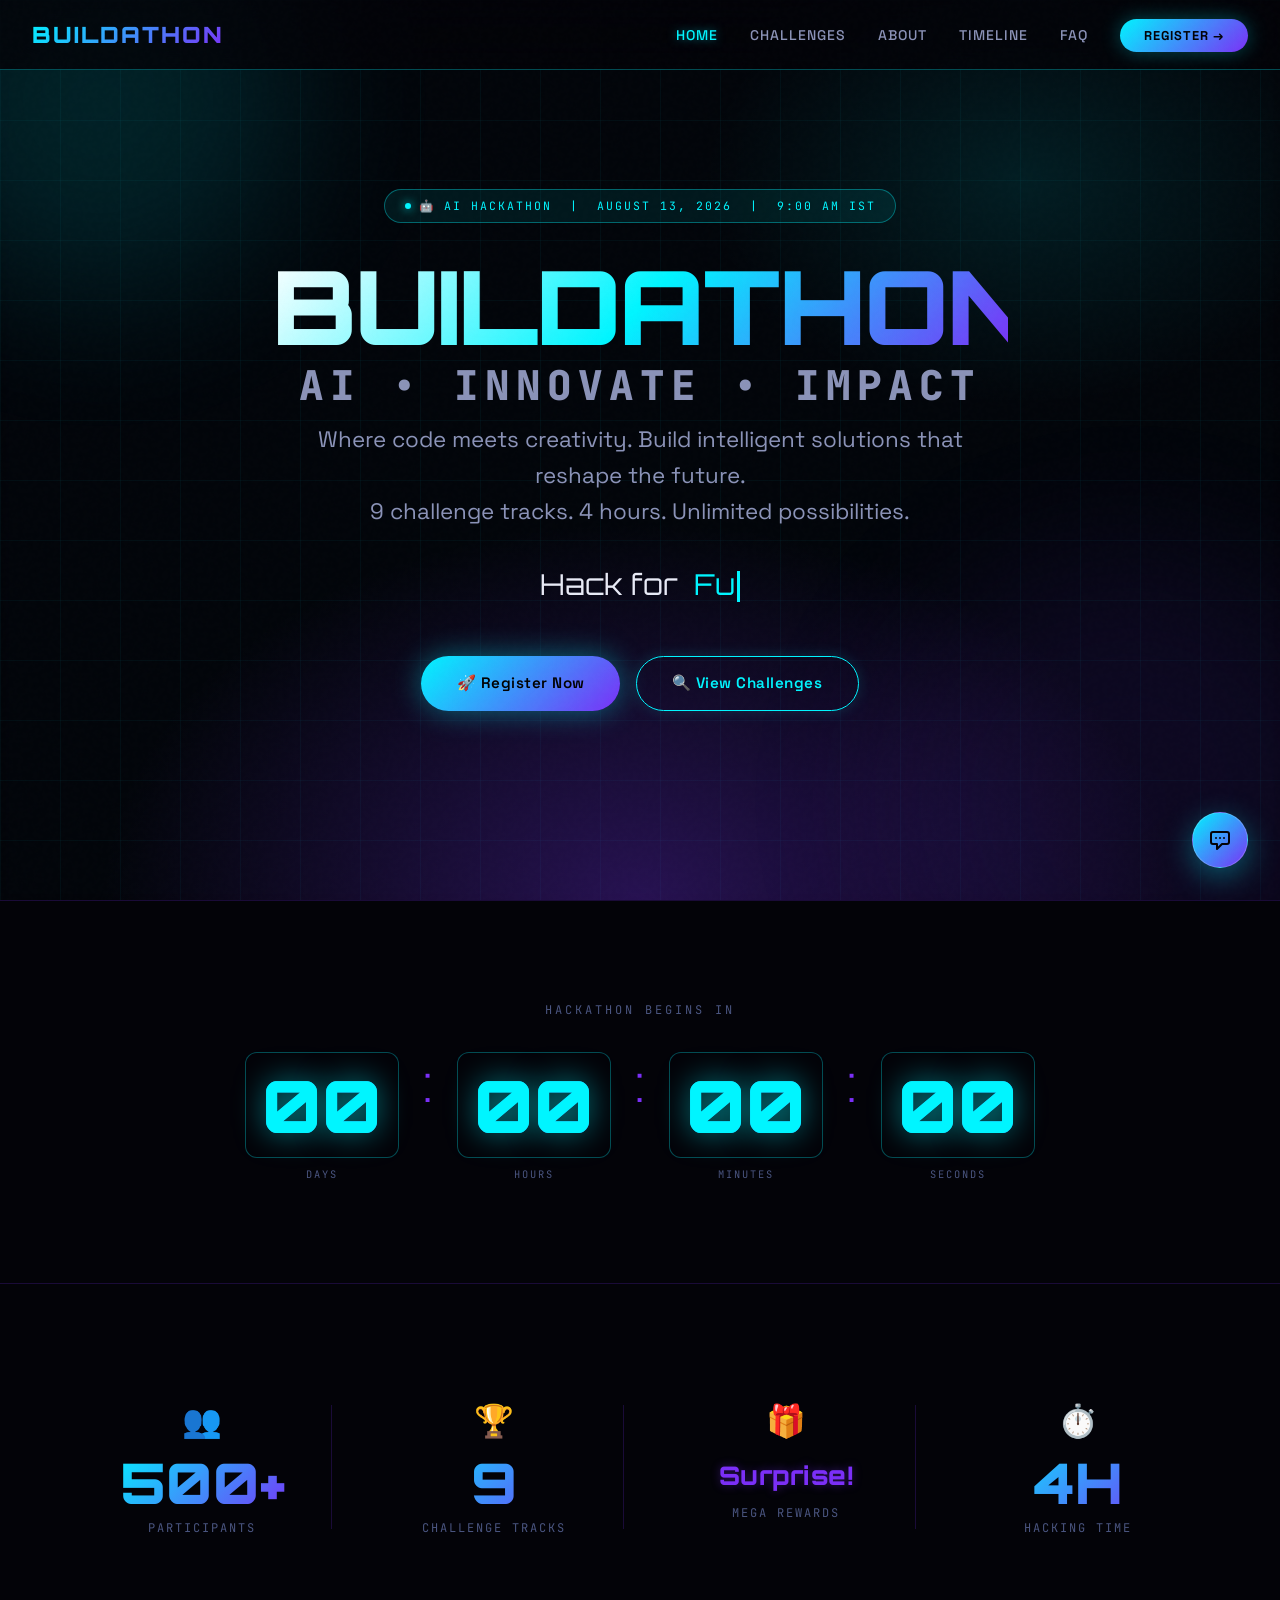
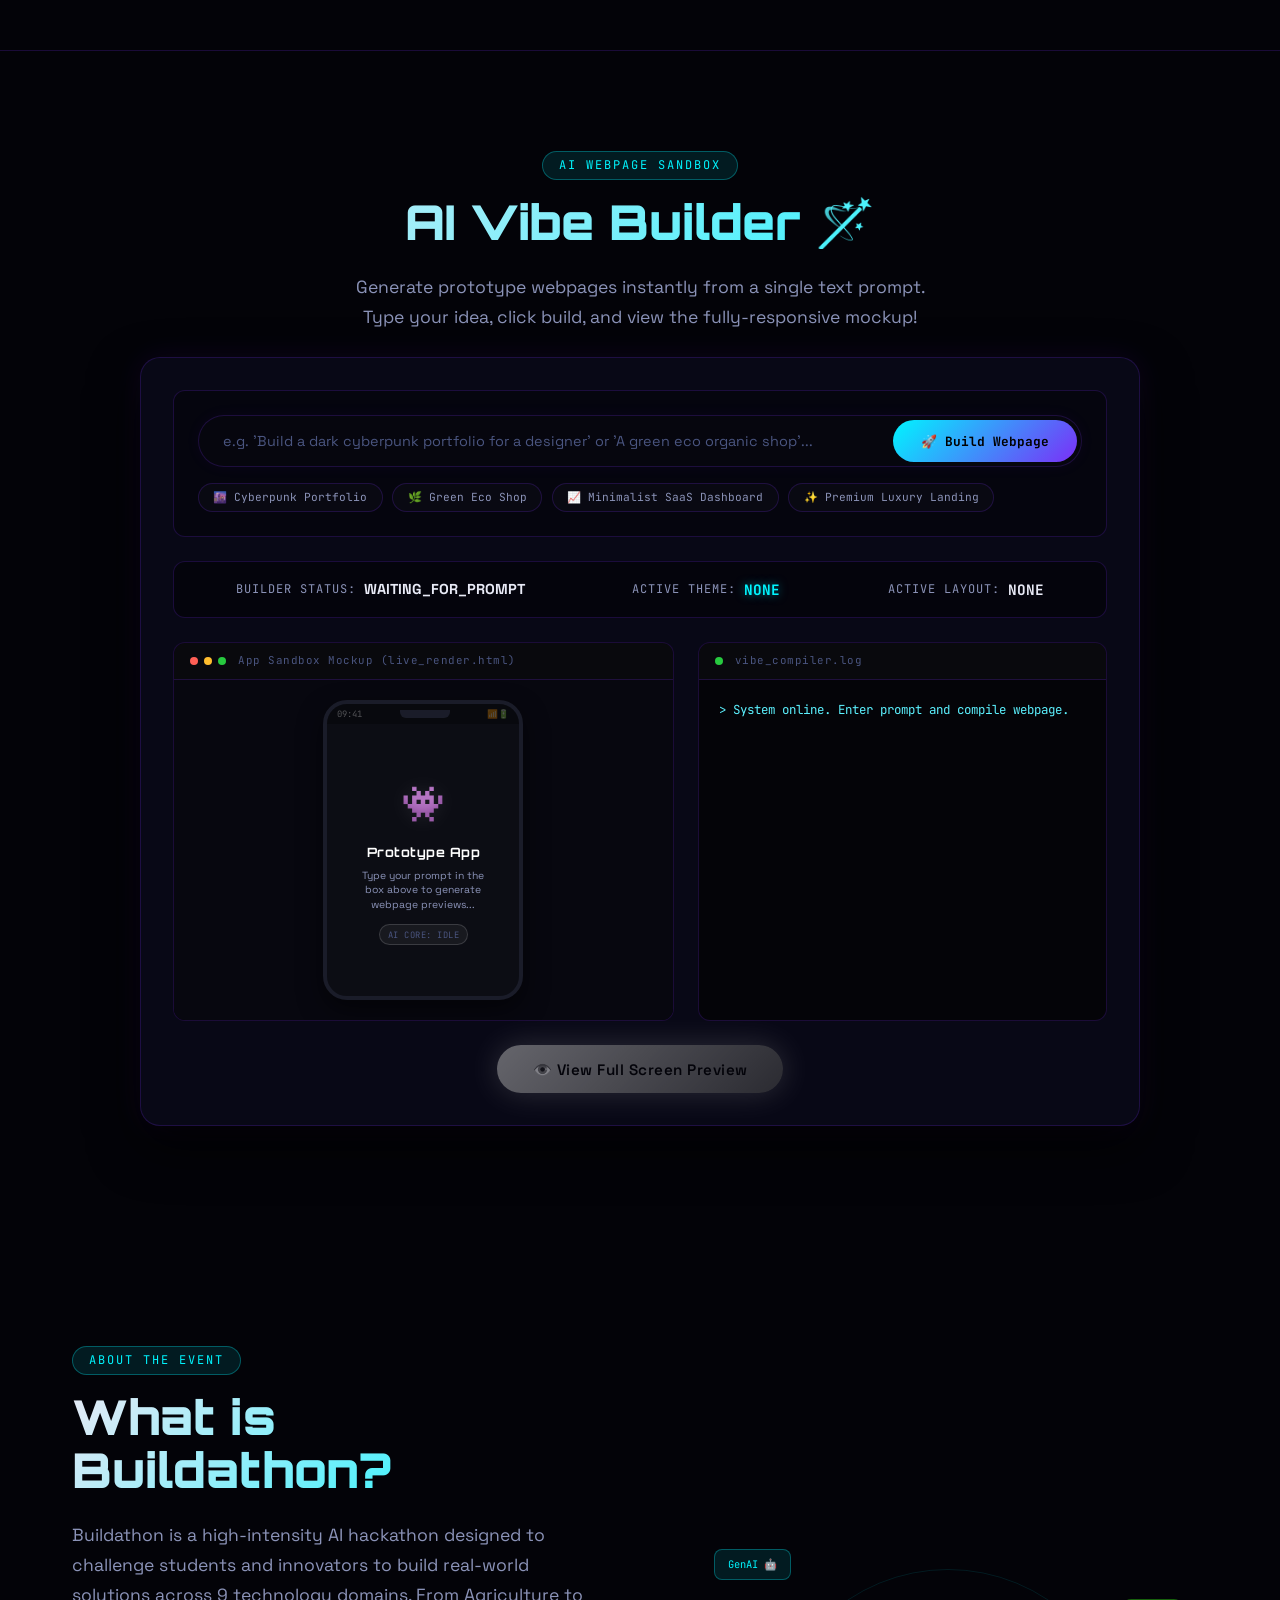
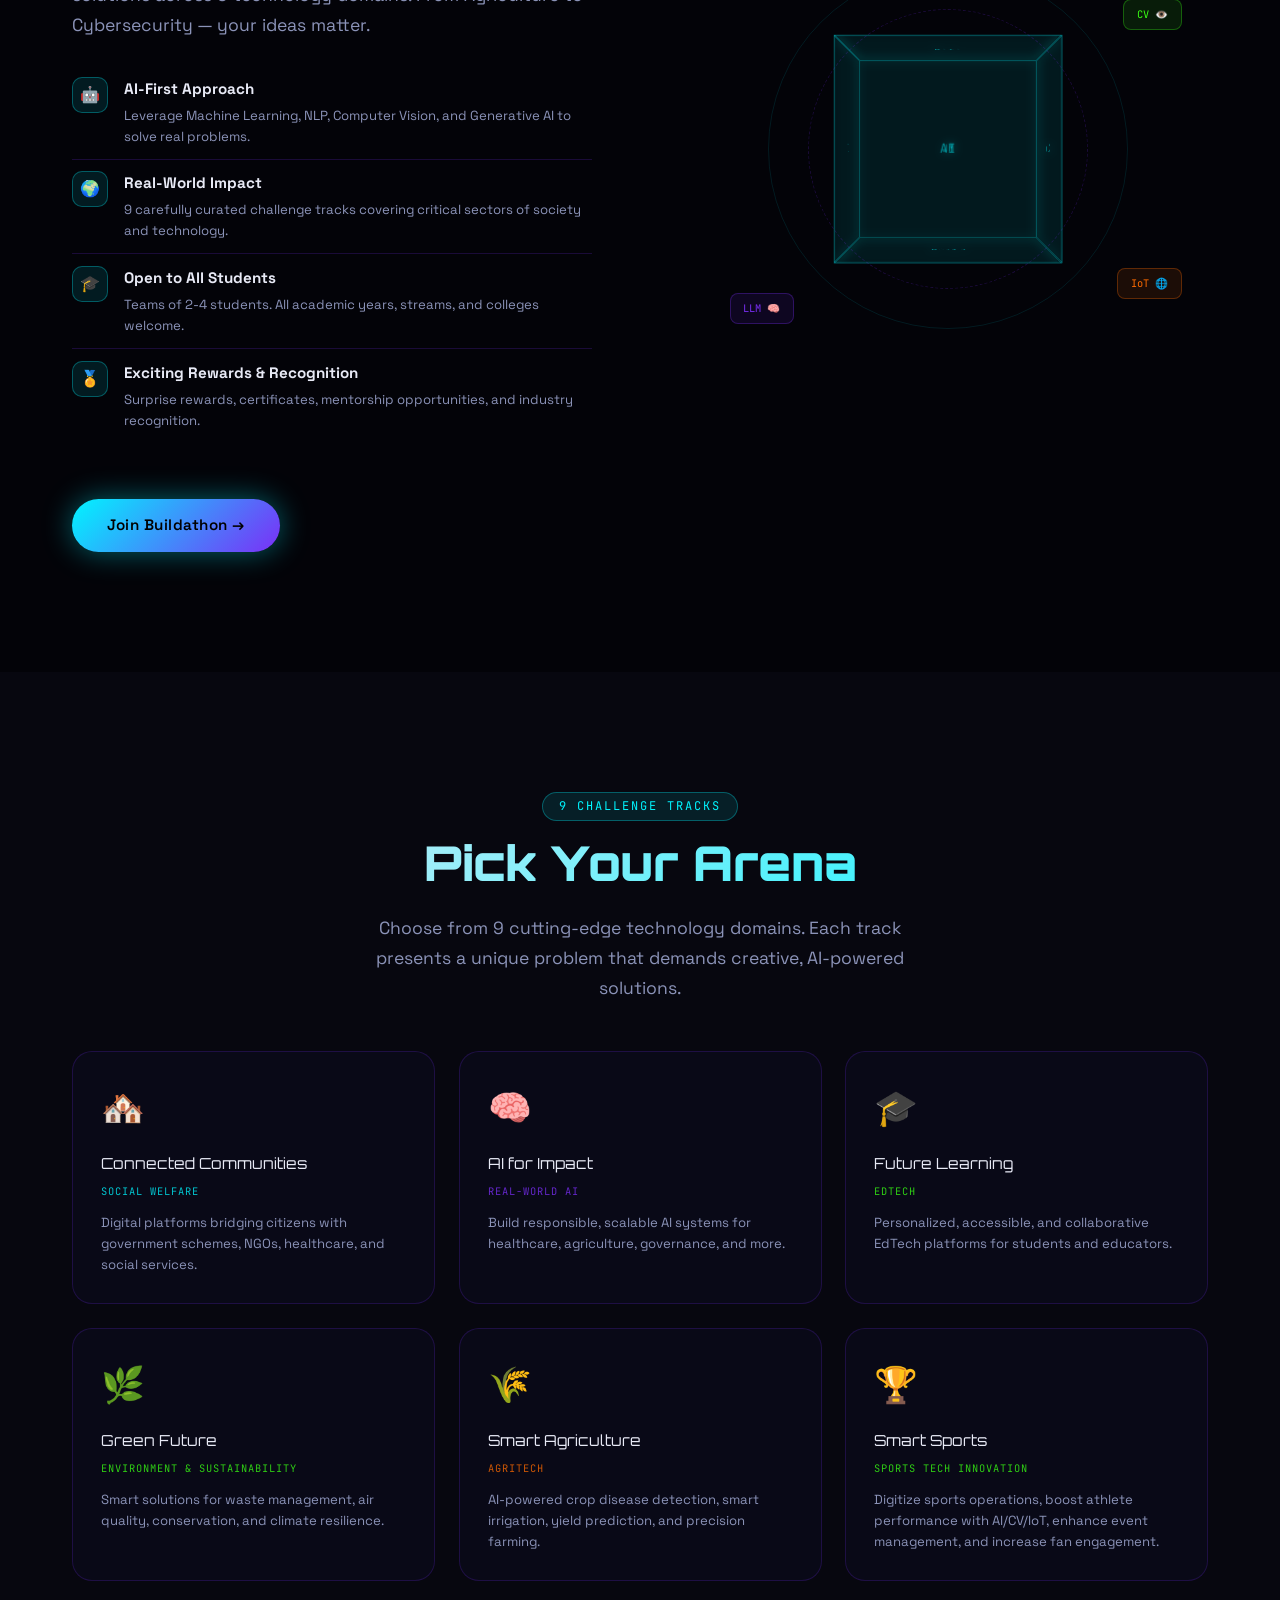
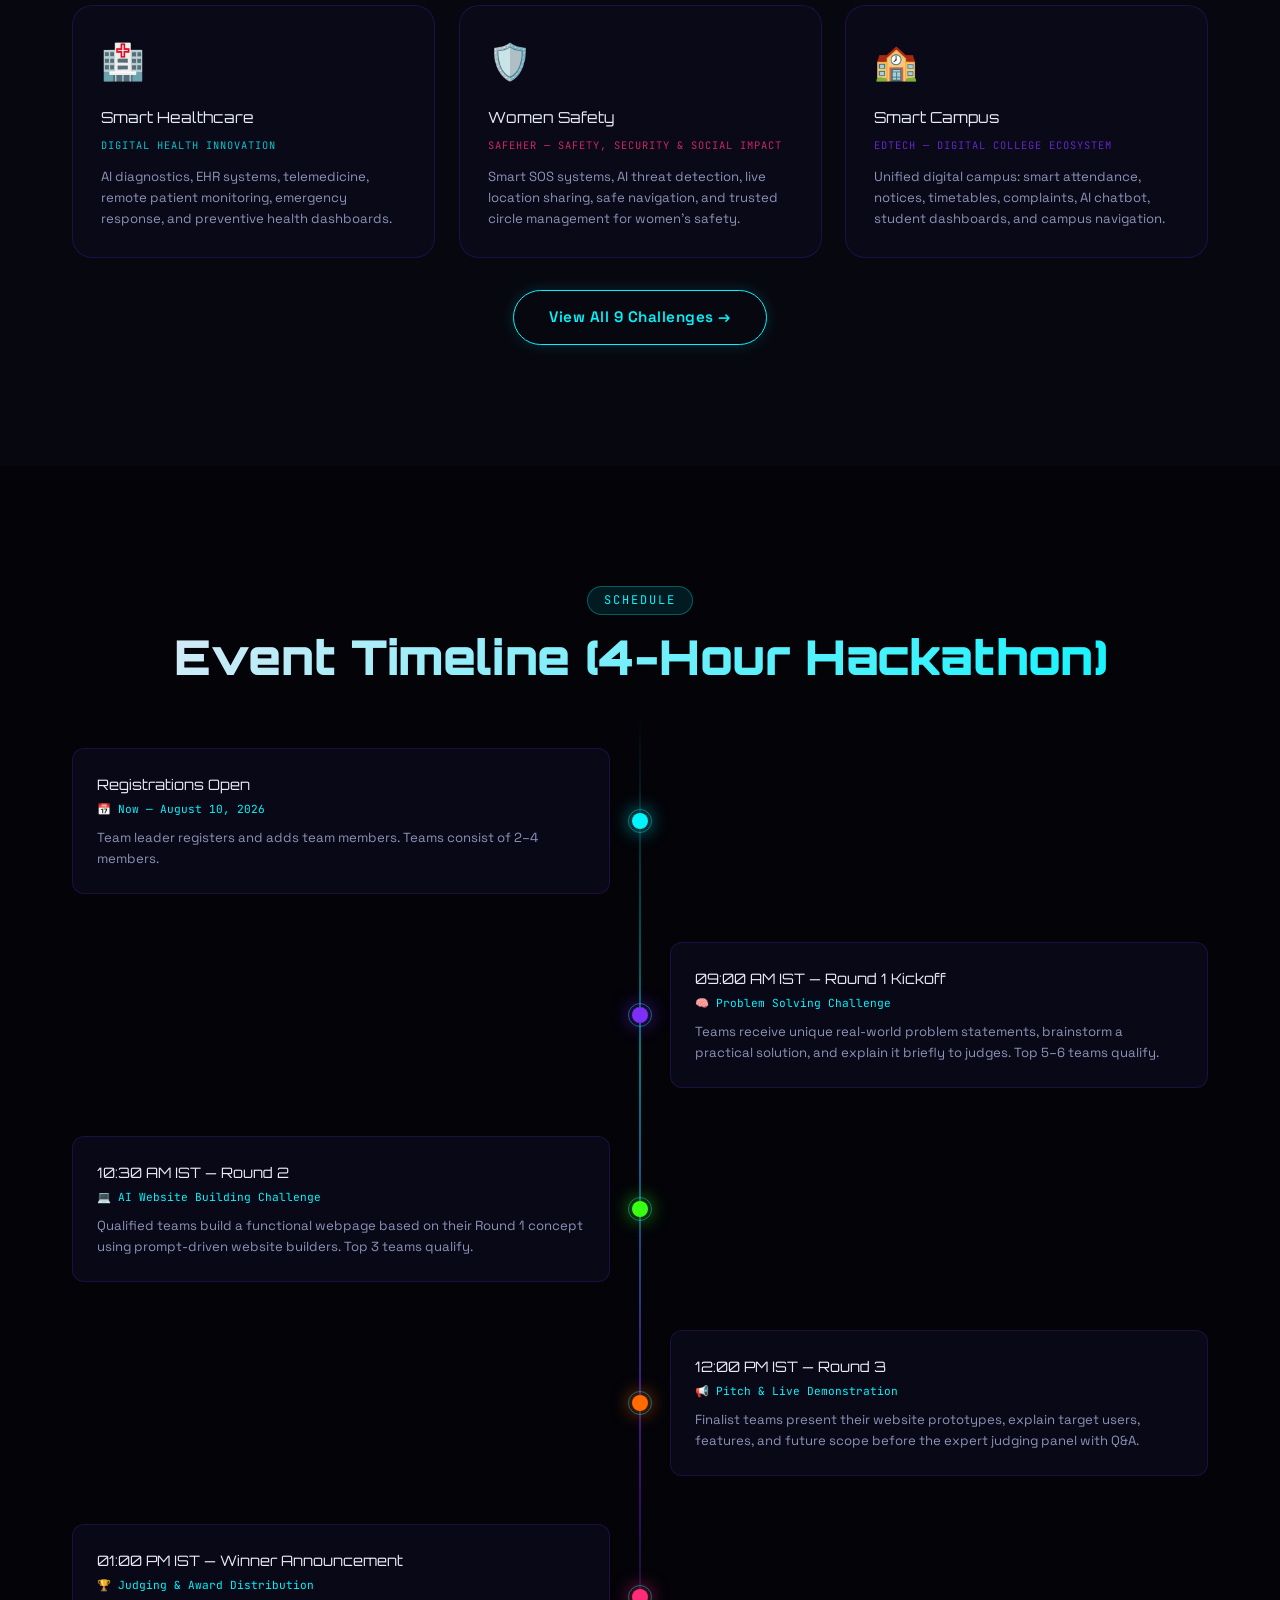
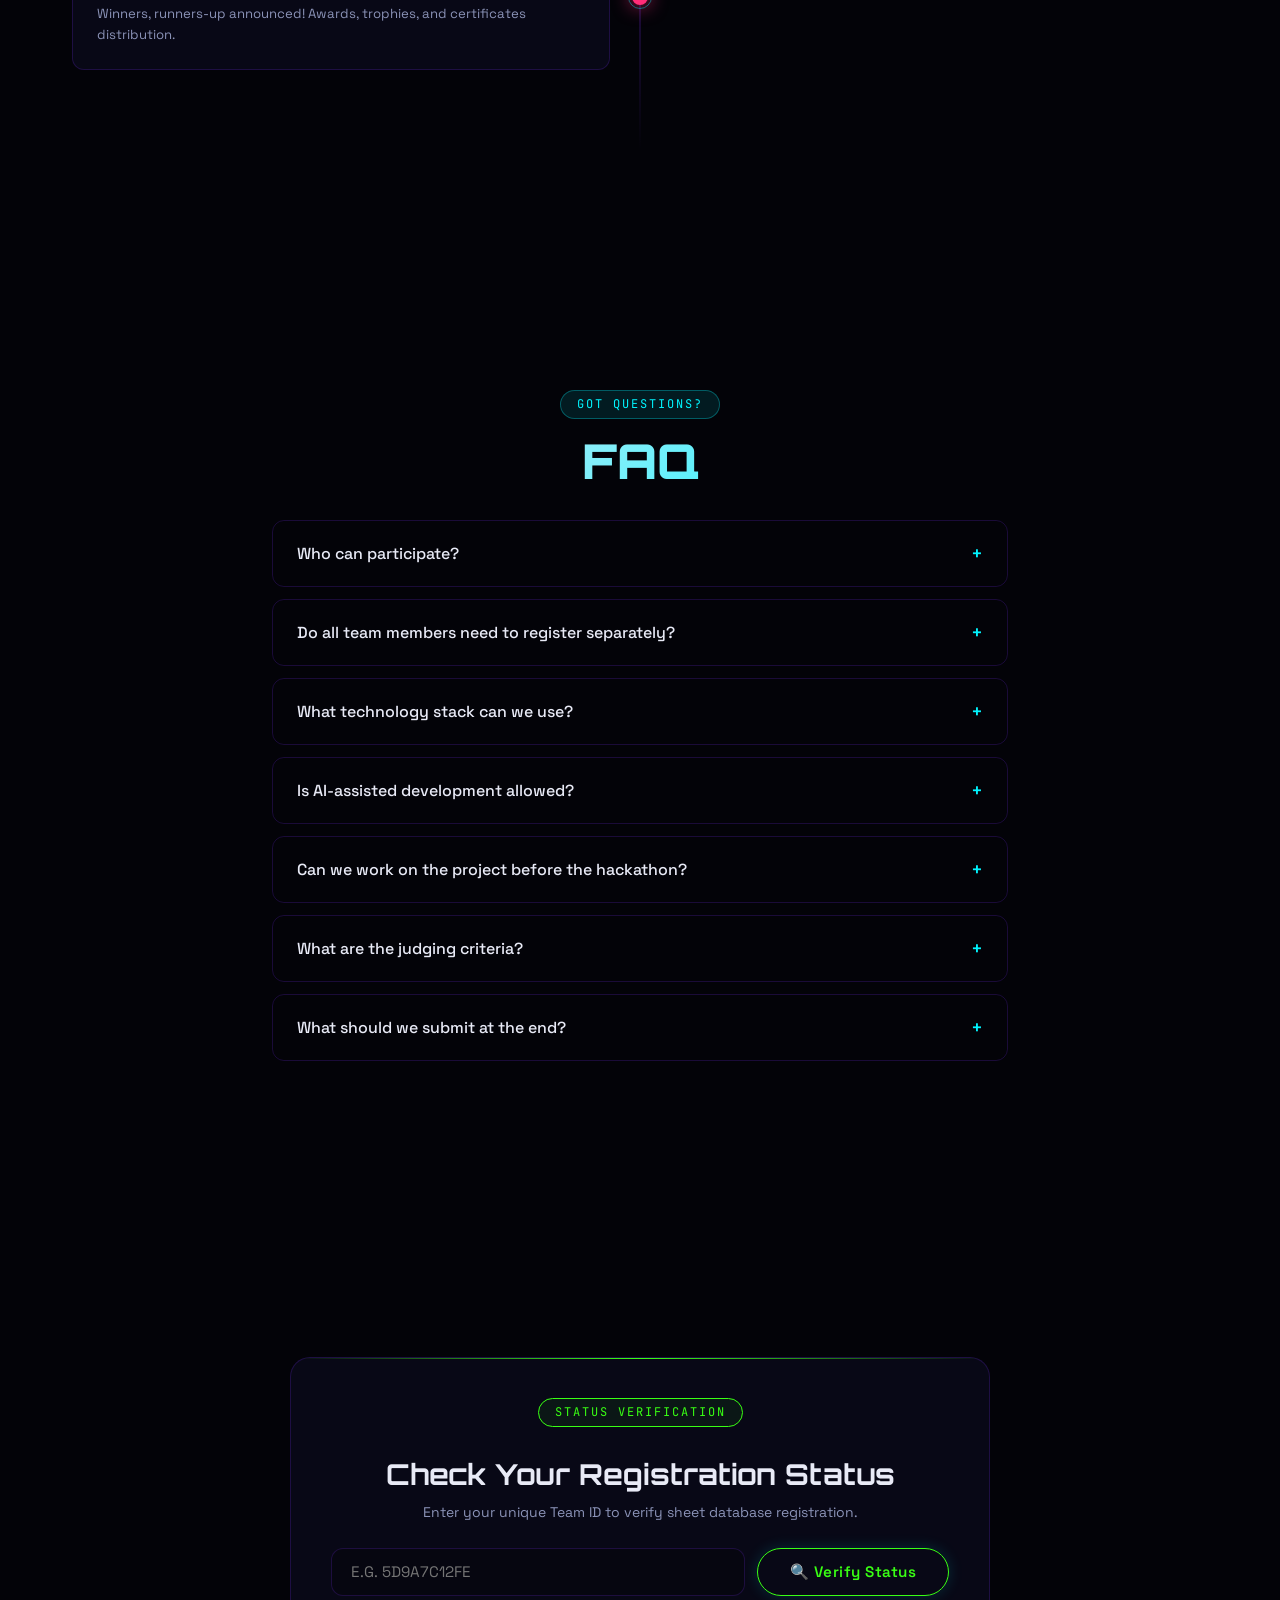
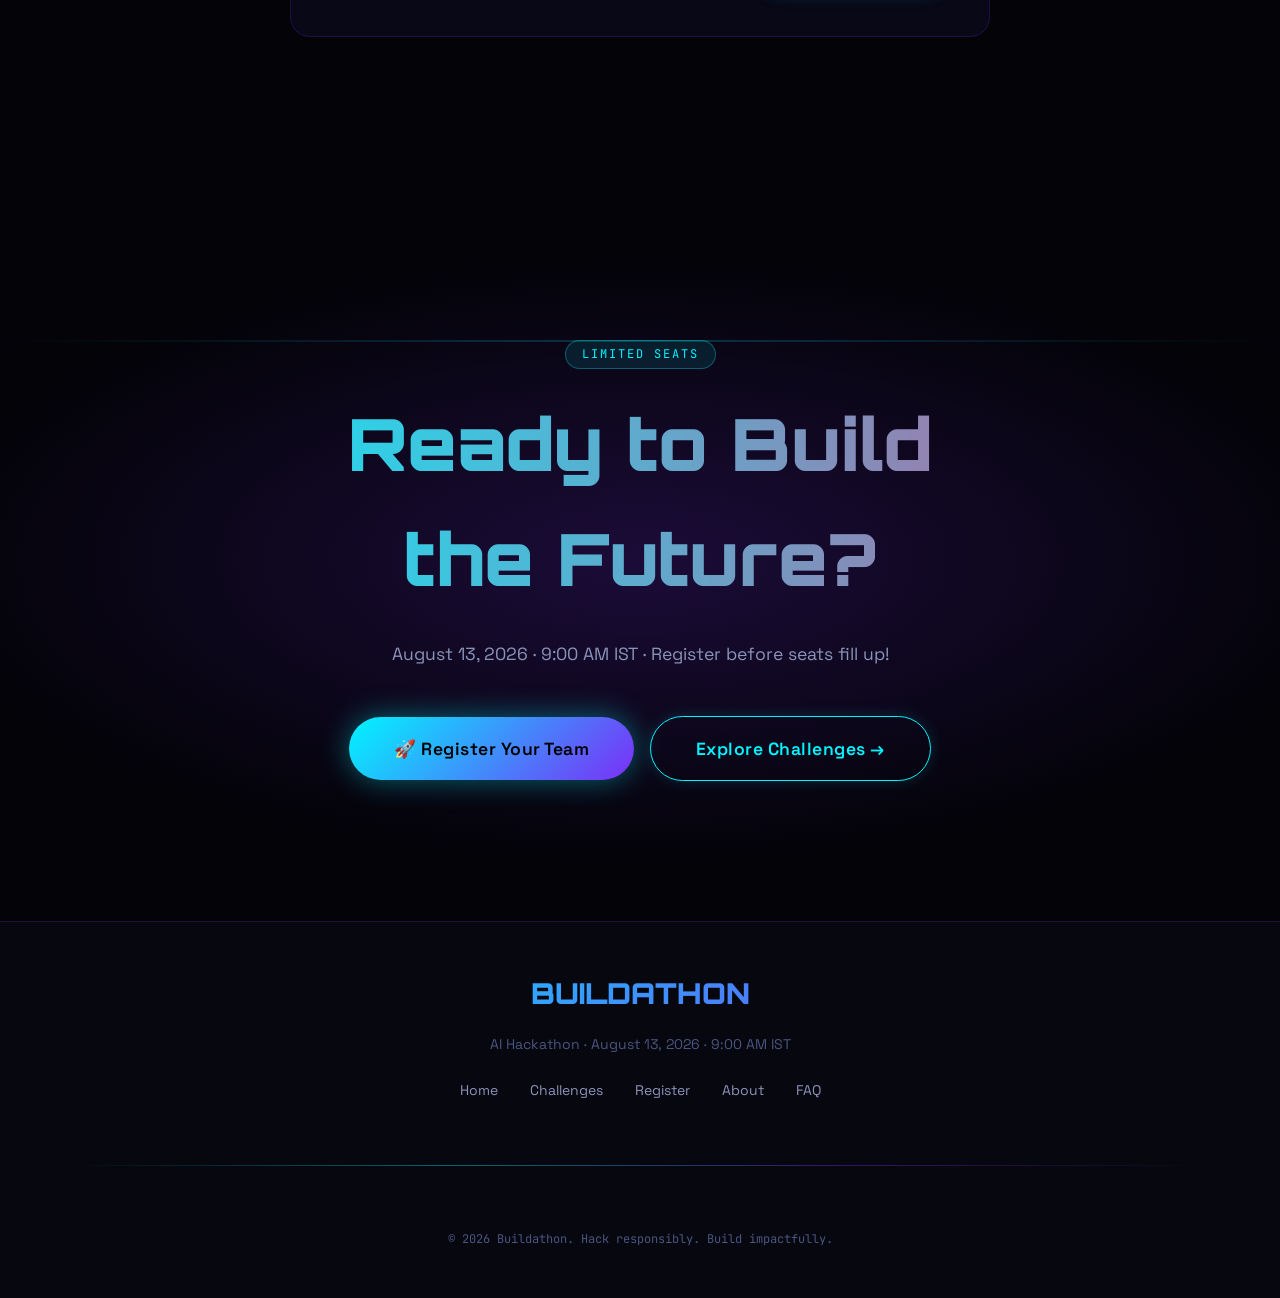
==== index.html @ 90ac3bf4 "Update Buildathon 2026 website: Event flow, 4-hour constraints, removed prizes, and fixed mobile res" ====
<!DOCTYPE html>
<html lang="en">
<head>
  <meta charset="UTF-8">
  <meta name="viewport" content="width=device-width, initial-scale=1.0">
  <title>Buildathon 2026 — AI Hackathon | August 13</title>
  <meta name="description" content="Buildathon is a premier AI hackathon on August 13, 2026. Build real-world solutions across 9 cutting-edge technology tracks. Register now!">
  <link rel="stylesheet" href="css/style.css">
  <link rel="stylesheet" href="css/animations.css">
  <link rel="stylesheet" href="css/interactive.css">
  <style>
    /* ── Hero Section ────────────────────────────────────── */
    .hero {
      position: relative;
      min-height: 100vh;
      display: flex;
      align-items: center;
      overflow: hidden;
    }
    #matrix-canvas {
      position: absolute;
      inset: 0;
      width: 100%;
      height: 100%;
      opacity: 0.18;
    }
    .hero-overlay {
      position: absolute;
      inset: 0;
      background:
        radial-gradient(ellipse 70% 70% at 50% 100%, rgba(123,47,247,0.3) 0%, transparent 60%),
        radial-gradient(ellipse 50% 50% at 80% 20%, rgba(0,245,255,0.1) 0%, transparent 50%);
    }
    .hero-content {
      position: relative;
      z-index: 2;
      max-width: 800px;
      margin: 0 auto;
      text-align: center;
      padding: 0 2rem;
    }
    .hero-eyebrow {
      display: inline-flex;
      align-items: center;
      gap: 0.5rem;
      padding: 0.4rem 1.2rem;
      background: rgba(0,245,255,0.08);
      border: 1px solid rgba(0,245,255,0.35);
      border-radius: 50px;
      font-family: var(--font-mono);
      font-size: 0.72rem;
      color: var(--neon-cyan);
      letter-spacing: 2px;
      text-transform: uppercase;
      margin-bottom: 2rem;
      animation: fade-in-down 0.8s ease both;
    }
    .hero-eyebrow::before {
      content: '';
      width: 6px; height: 6px;
      border-radius: 50%;
      background: var(--neon-cyan);
      box-shadow: 0 0 10px var(--neon-cyan);
      animation: blink 1.5s ease-in-out infinite;
    }
    @keyframes fade-in-down {
      from { opacity:0; transform:translateY(-20px); }
      to { opacity:1; transform:translateY(0); }
    }
    @keyframes fade-in-up {
      from { opacity:0; transform:translateY(40px); }
      to { opacity:1; transform:translateY(0); }
    }
    .hero-title {
      font-family: var(--font-heading);
      font-size: clamp(3rem, 8vw, 6.5rem);
      font-weight: 900;
      line-height: 1;
      letter-spacing: -2px;
      margin-bottom: 1rem;
      animation: fade-in-up 0.9s 0.2s ease both;
    }
    .hero-title-main {
      display: block;
      background: linear-gradient(135deg, #fff 0%, var(--neon-cyan) 50%, var(--neon-purple) 100%);
      -webkit-background-clip: text;
      -webkit-text-fill-color: transparent;
      background-clip: text;
    }
    .hero-title-sub {
      display: block;
      font-size: 0.4em;
      font-family: var(--font-mono);
      letter-spacing: 6px;
      color: var(--text-secondary);
      -webkit-text-fill-color: var(--text-secondary);
      margin-top: 0.5rem;
      text-transform: uppercase;
    }
    .hero-tagline {
      font-size: clamp(1.1rem, 2.5vw, 1.4rem);
      color: var(--text-secondary);
      margin-bottom: 2rem;
      line-height: 1.6;
      animation: fade-in-up 0.9s 0.4s ease both;
    }
    .hero-type-wrapper {
      display: inline-block;
      font-family: var(--font-heading);
      font-size: clamp(1.2rem, 3vw, 1.8rem);
      color: var(--text-primary);
      margin-bottom: 3rem;
      animation: fade-in-up 0.9s 0.5s ease both;
    }
    .hero-type-wrapper span { color: var(--neon-cyan); }
    .hero-actions {
      display: flex;
      gap: 1rem;
      justify-content: center;
      flex-wrap: wrap;
      animation: fade-in-up 0.9s 0.6s ease both;
    }
    .hero-scroll-indicator {
      position: absolute;
      bottom: 2.5rem;
      left: 50%;
      transform: translateX(-50%);
      display: flex;
      flex-direction: column;
      align-items: center;
      gap: 0.5rem;
      z-index: 2;
      animation: fade-in-up 1s 1s ease both;
    }
    .hero-scroll-indicator span {
      font-family: var(--font-mono);
      font-size: 0.65rem;
      color: var(--text-muted);
      letter-spacing: 2px;
      text-transform: uppercase;
    }
    .scroll-mouse {
      width: 24px; height: 38px;
      border: 1px solid rgba(0,245,255,0.4);
      border-radius: 12px;
      position: relative;
    }
    .scroll-wheel {
      width: 3px; height: 8px;
      background: var(--neon-cyan);
      border-radius: 2px;
      position: absolute;
      top: 6px; left: 50%;
      transform: translateX(-50%);
      animation: scroll-bounce 1.8s ease-in-out infinite;
    }
    @keyframes scroll-bounce {
      0%,100%{transform:translateX(-50%) translateY(0);opacity:1}
      50%{transform:translateX(-50%) translateY(12px);opacity:0.3}
    }

    /* ── Stats Section ───────────────────────────────────── */
    .stats-section {
      padding: 80px 0;
      position: relative;
      border-top: 1px solid var(--border-subtle);
      border-bottom: 1px solid var(--border-subtle);
    }
    .stats-grid {
      display: grid;
      grid-template-columns: repeat(4, 1fr);
      gap: 2rem;
    }
    .stat-item {
      text-align: center;
      padding: 2rem;
      position: relative;
    }
    .stat-item::after {
      content: '';
      position: absolute;
      right: 0; top: 20%;
      width: 1px; height: 60%;
      background: var(--border-subtle);
    }
    .stat-item:last-child::after { display: none; }
    .stat-label { font-family: var(--font-mono); font-size: 0.75rem; color: var(--text-muted); letter-spacing: 2px; text-transform: uppercase; margin-top: 0.5rem; }
    .stat-icon { font-size: 2rem; margin-bottom: 0.5rem; }

    /* ── About Section ───────────────────────────────────── */
    .about-section { padding: 120px 0; }
    .about-grid { display: grid; grid-template-columns: 1fr 1fr; gap: 6rem; align-items: center; }
    .about-visual {
      position: relative;
      height: 500px;
    }
    .about-3d-cube {
      position: absolute;
      top: 50%; left: 50%;
      transform: translate(-50%, -50%);
      width: 200px; height: 200px;
      transform-style: preserve-3d;
      animation: cube-spin 12s linear infinite;
    }
    @keyframes cube-spin {
      from { transform: translate(-50%, -50%) rotateX(15deg) rotateY(0deg); }
      to   { transform: translate(-50%, -50%) rotateX(15deg) rotateY(360deg); }
    }
    .cube-face {
      position: absolute;
      width: 200px; height: 200px;
      border: 1px solid rgba(0,245,255,0.3);
      background: rgba(0,245,255,0.03);
      display: flex;
      align-items: center;
      justify-content: center;
      font-family: var(--font-mono);
      font-size: 0.7rem;
      color: rgba(0,245,255,0.5);
      backdrop-filter: blur(4px);
    }
    .cube-front  { transform: translateZ(100px); }
    .cube-back   { transform: rotateY(180deg) translateZ(100px); }
    .cube-left   { transform: rotateY(-90deg) translateZ(100px); }
    .cube-right  { transform: rotateY(90deg) translateZ(100px); }
    .cube-top    { transform: rotateX(90deg) translateZ(100px); }
    .cube-bottom { transform: rotateX(-90deg) translateZ(100px); }
    .about-orbs {
      position: absolute;
      inset: 0;
      pointer-events: none;
    }
    .about-features { list-style: none; padding: 0; margin: 1.5rem 0; }
    .about-feature-item {
      display: flex;
      align-items: flex-start;
      gap: 1rem;
      padding: 0.75rem 0;
      border-bottom: 1px solid var(--border-subtle);
    }
    .about-feature-item:last-child { border-bottom: none; }
    .feature-icon {
      width: 36px; height: 36px; min-width: 36px;
      border-radius: 10px;
      background: rgba(0,245,255,0.1);
      border: 1px solid rgba(0,245,255,0.3);
      display: flex; align-items: center; justify-content: center;
      font-size: 1rem;
    }
    .feature-text h4 { font-size: 0.95rem; margin-bottom: 0.2rem; color: var(--text-primary); }
    .feature-text p { font-size: 0.825rem; color: var(--text-secondary); }

    /* ── Challenges Preview ──────────────────────────────── */
    .challenges-preview { padding: 120px 0; background: var(--bg-secondary); }
    .challenges-preview-grid {
      display: grid;
      grid-template-columns: repeat(3, 1fr);
      gap: 1.5rem;
      margin-top: 3rem;
    }
    .preview-card {
      background: var(--bg-card);
      border: 1px solid var(--border-subtle);
      border-radius: var(--radius-lg);
      padding: 1.75rem;
      transition: all 0.35s ease;
      position: relative;
      overflow: hidden;
      cursor: pointer;
      text-decoration: none;
      display: block;
    }
    .preview-card::before {
      content: '';
      position: absolute;
      top: 0; left: 0; right: 0;
      height: 2px;
      background: linear-gradient(90deg, transparent, var(--card-color, var(--neon-cyan)), transparent);
      opacity: 0;
      transition: opacity 0.4s;
    }
    .preview-card:hover { transform: translateY(-6px); border-color: var(--card-color, var(--neon-cyan)); box-shadow: 0 20px 50px rgba(0,0,0,0.4), 0 0 30px var(--card-glow, rgba(0,245,255,0.15)); }
    .preview-card:hover::before { opacity: 1; }
    .preview-icon { font-size: 2.2rem; margin-bottom: 1rem; }
    .preview-title { font-family: var(--font-heading); font-size: 0.95rem; color: var(--text-primary); margin-bottom: 0.4rem; }
    .preview-track { font-family: var(--font-mono); font-size: 0.65rem; color: var(--card-color, var(--neon-cyan)); letter-spacing: 1px; text-transform: uppercase; margin-bottom: 0.75rem; opacity: 0.8; }
    .preview-desc { font-size: 0.825rem; color: var(--text-secondary); line-height: 1.6; }

    /* ── Timeline Section ────────────────────────────────── */
    .timeline-section { padding: 120px 0; }
    .timeline-label { font-family: var(--font-heading); font-size: 0.9rem; color: var(--text-primary); }
    .timeline-date { font-family: var(--font-mono); font-size: 0.7rem; color: var(--neon-cyan); margin-top: 0.3rem; }
    .timeline-desc { font-size: 0.825rem; color: var(--text-secondary); margin-top: 0.5rem; }

    /* ── Prizes Section ──────────────────────────────────── */
    .prizes-section { padding: 120px 0; background: var(--bg-secondary); }
    .prize-card {
      background: var(--bg-card);
      border: 1px solid var(--border-subtle);
      border-radius: var(--radius-lg);
      padding: 2.5rem 2rem;
      text-align: center;
      transition: var(--transition);
      position: relative;
      overflow: hidden;
    }
    .prize-card.featured {
      border-color: rgba(0,245,255,0.5);
      background: linear-gradient(135deg, rgba(0,245,255,0.05), rgba(123,47,247,0.08));
    }
    .prize-card.featured::before {
      content: '⭐ Most Coveted';
      position: absolute;
      top: 1rem; right: 1rem;
      padding: 0.25rem 0.75rem;
      background: rgba(0,245,255,0.15);
      border: 1px solid rgba(0,245,255,0.4);
      border-radius: 50px;
      font-family: var(--font-mono);
      font-size: 0.6rem;
      color: var(--neon-cyan);
      letter-spacing: 1px;
    }
    .prize-medal { font-size: 3.5rem; margin-bottom: 1rem; }
    .prize-position { font-family: var(--font-mono); font-size: 0.7rem; color: var(--text-muted); letter-spacing: 2px; text-transform: uppercase; margin-bottom: 0.5rem; }
    .prize-amount { font-family: var(--font-heading); font-size: 2.5rem; font-weight: 900; margin-bottom: 0.5rem; }
    .prize-amount.gold { background: linear-gradient(135deg, #ffd700, #ff9500); -webkit-background-clip: text; -webkit-text-fill-color: transparent; background-clip: text; }
    .prize-amount.silver { background: linear-gradient(135deg, #c0c0c0, #a8a8a8); -webkit-background-clip: text; -webkit-text-fill-color: transparent; background-clip: text; }
    .prize-amount.bronze { background: linear-gradient(135deg, #cd7f32, #a0522d); -webkit-background-clip: text; -webkit-text-fill-color: transparent; background-clip: text; }
    .prize-desc { font-size: 0.875rem; color: var(--text-secondary); line-height: 1.6; }
    .prize-perks { list-style: none; text-align: left; margin-top: 1.5rem; border-top: 1px solid var(--border-subtle); padding-top: 1.5rem; }
    .prize-perks li { font-size: 0.8rem; color: var(--text-secondary); padding: 0.3rem 0; display: flex; align-items: center; gap: 0.5rem; }
    .prize-perks li::before { content: '✓'; color: var(--neon-green); font-weight: bold; }

    /* ── FAQ Section ─────────────────────────────────────── */
    .faq-section { padding: 120px 0; }
    .faq-item {
      border: 1px solid var(--border-subtle);
      border-radius: var(--radius);
      margin-bottom: 0.75rem;
      overflow: hidden;
      transition: border-color 0.3s;
    }
    .faq-item.open { border-color: rgba(0,245,255,0.4); }
    .faq-question {
      width: 100%; background: none; border: none;
      padding: 1.25rem 1.5rem;
      text-align: left; cursor: pointer;
      display: flex; align-items: center; justify-content: space-between;
      color: var(--text-primary); font-family: var(--font-body);
      font-size: 1rem; font-weight: 500;
      transition: var(--transition);
    }
    .faq-question:hover { color: var(--neon-cyan); }
    .faq-question .faq-icon { font-size: 1.2rem; color: var(--neon-cyan); transition: transform 0.3s; flex-shrink: 0; }
    .faq-item.open .faq-icon { transform: rotate(45deg); }
    .faq-answer { max-height: 0; overflow: hidden; transition: max-height 0.4s cubic-bezier(0.4, 0, 0.2, 1); }
    .faq-answer-inner { padding: 0 1.5rem 1.25rem; color: var(--text-secondary); font-size: 0.9rem; line-height: 1.7; }

    /* ── CTA Section ─────────────────────────────────────── */
    .cta-section {
      padding: 140px 0;
      position: relative;
      overflow: hidden;
      text-align: center;
    }
    .cta-section::before {
      content: '';
      position: absolute;
      inset: 0;
      background: radial-gradient(ellipse 80% 60% at 50% 50%, rgba(123,47,247,0.2) 0%, transparent 70%);
    }
    .cta-title { font-family: var(--font-heading); font-size: clamp(2.5rem, 6vw, 4.5rem); font-weight: 900; margin-bottom: 1.5rem; }
    .cta-subtitle { font-size: 1.1rem; color: var(--text-secondary); margin-bottom: 3rem; }

    /* ── Countdown Section ───────────────────────────────── */
    .countdown-section { padding: 100px 0; border-top: 1px solid var(--border-subtle); text-align: center; }
    .countdown-label-top { font-family: var(--font-mono); font-size: 0.75rem; color: var(--text-muted); letter-spacing: 3px; text-transform: uppercase; margin-bottom: 2rem; }

    @media(max-width:900px){
      .stats-grid{grid-template-columns:repeat(2,1fr);}
      .about-grid{grid-template-columns:1fr;}
      .about-visual{height:300px;}
      .challenges-preview-grid{grid-template-columns:repeat(2,1fr);}
    }
    @media(max-width:600px){
      .stats-grid{grid-template-columns:1fr 1fr;}
      .challenges-preview-grid{grid-template-columns:1fr;}
    }
  </style>
</head>
<body>

<div id="scroll-progress"></div>

<!-- ── Navigation ─────────────────────────────────────────── -->
<nav class="navbar" role="navigation" aria-label="Main navigation">
  <a href="index.html" class="nav-logo">BUILDATHON</a>
  <ul class="nav-links" id="nav-links">
    <li><a href="index.html">Home</a></li>
    <li><a href="challenges.html">Challenges</a></li>
    <li><a href="index.html#about">About</a></li>
    <li><a href="index.html#timeline">Timeline</a></li>
    <li><a href="index.html#faq">FAQ</a></li>
    <li><a href="register.html" class="nav-register-btn">Register →</a></li>
  </ul>
  <button class="nav-hamburger" id="nav-hamburger" aria-label="Toggle menu">
    <span></span><span></span><span></span>
  </button>
</nav>

<!-- ── Hero ───────────────────────────────────────────────── -->
<section class="hero" id="hero" aria-label="Hero section">
  <canvas id="matrix-canvas"></canvas>
  <div class="grid-bg"></div>
  <div class="hero-overlay"></div>

  <!-- Floating orbs -->
  <div class="orb orb-cyan" style="width:400px;height:400px;top:-100px;left:-100px;opacity:0.12;" data-parallax="0.03"></div>
  <div class="orb orb-purple" style="width:500px;height:500px;bottom:-150px;right:-100px;opacity:0.10;" data-parallax="0.02"></div>

  <div class="hero-content">
    <div class="hero-eyebrow">🤖 AI Hackathon &nbsp;|&nbsp; August 13, 2026 &nbsp;|&nbsp; 9:00 AM IST</div>

    <h1 class="hero-title">
      <span class="hero-title-main glitch" data-text="BUILDATHON">BUILDATHON</span>
      <span class="hero-title-sub">AI • INNOVATE • IMPACT</span>
    </h1>

    <p class="hero-tagline">
      Where code meets creativity. Build intelligent solutions that reshape the future.<br>
      9 challenge tracks. 4 hours. Unlimited possibilities.
    </p>

    <div class="hero-type-wrapper">
      Hack for &nbsp;<span id="typewriter-text">AI Innovation</span><span class="typewriter-cursor"></span>
    </div>

    <div class="hero-actions">
      <a href="register.html" class="btn btn-primary" id="hero-register-btn">
        🚀 Register Now
      </a>
      <a href="challenges.html" class="btn btn-secondary" id="hero-challenges-btn">
        🔍 View Challenges
      </a>
    </div>
  </div>


</section>

<!-- ── Countdown ───────────────────────────────────────────── -->
<section class="countdown-section" id="countdown">
  <div class="container">
    <p class="countdown-label-top">Hackathon begins in</p>
    <div class="countdown-wrapper reveal">
      <div class="countdown-block">
        <span class="countdown-value" id="cd-days">00</span>
        <span class="countdown-label">Days</span>
      </div>
      <span class="countdown-sep">:</span>
      <div class="countdown-block">
        <span class="countdown-value" id="cd-hours">00</span>
        <span class="countdown-label">Hours</span>
      </div>
      <span class="countdown-sep">:</span>
      <div class="countdown-block">
        <span class="countdown-value" id="cd-mins">00</span>
        <span class="countdown-label">Minutes</span>
      </div>
      <span class="countdown-sep">:</span>
      <div class="countdown-block">
        <span class="countdown-value" id="cd-secs">00</span>
        <span class="countdown-label">Seconds</span>
      </div>
    </div>
  </div>
</section>

<!-- ── Stats ───────────────────────────────────────────────── -->
<section class="stats-section" aria-label="Event statistics">
  <div class="container">
    <div class="stats-grid">
      <div class="stat-item reveal">
        <div class="stat-icon">👥</div>
        <div class="counter-number" data-count="500" data-suffix="+">0+</div>
        <div class="stat-label">Participants</div>
      </div>
      <div class="stat-item reveal delay-200">
        <div class="stat-icon">🏆</div>
        <div class="counter-number" data-count="9">0</div>
        <div class="stat-label">Challenge Tracks</div>
      </div>
      <div class="stat-item reveal delay-400">
        <div class="stat-icon">🎁</div>
        <div style="font-family:var(--font-heading); font-size:1.6rem; font-weight:800; color:var(--neon-purple); letter-spacing:0.5px; text-shadow:0 0 10px rgba(123,47,247,0.4);">Surprise!</div>
        <div class="stat-label">Mega Rewards</div>
      </div>
      <div class="stat-item reveal delay-600">
        <div class="stat-icon">⏱️</div>
        <div class="counter-number" data-count="4" data-suffix="H">0H</div>
        <div class="stat-label">Hacking Time</div>
      </div>
    </div>
  </div>
</section>

<!-- ── Hacking Sandbox (Game) ───────────────────────────────── -->
<section class="game-section section" id="sandbox" aria-label="Coding Sandbox Hacking Game">
  <div class="container">
    <div class="text-center mb-5">
      <span class="section-tag reveal">AI Webpage Sandbox</span>
      <h2 class="section-title reveal delay-100">AI Vibe Builder 🪄</h2>
      <p class="section-subtitle reveal delay-200" style="margin:0 auto 1.5rem;">
        Generate prototype webpages instantly from a single text prompt. Type your idea, click build, and view the fully-responsive mockup!
      </p>
    </div>

    <div class="game-card reveal" style="position:relative;">
      <!-- Prompt Deck -->
      <div class="prompt-input-deck">
        <div class="prompt-input-wrapper">
          <input type="text" id="vibe-prompt-input" placeholder="e.g. 'Build a dark cyberpunk portfolio for a designer' or 'A green eco organic shop'..." value="">
          <button id="vibe-build-btn">🚀 Build Webpage</button>
        </div>
        <div class="prompt-suggestions">
          <button class="vibe-sugg-chip" data-prompt="Build a dark cyberpunk portfolio for a designer">🌆 Cyberpunk Portfolio</button>
          <button class="vibe-sugg-chip" data-prompt="A green eco-friendly organic shop for sustainable goods">🌿 Green Eco Shop</button>
          <button class="vibe-sugg-chip" data-prompt="Create a clean light SaaS metrics dashboard">📈 Minimalist SaaS Dashboard</button>
          <button class="vibe-sugg-chip" data-prompt="Build a premium luxury gold landing page">✨ Premium Luxury Landing</button>
        </div>
      </div>

      <!-- Game status / stats bar -->
      <div class="game-header-bar" style="margin-top: 1.5rem;">
        <div class="game-stat">
          <span class="game-stat-label">Builder Status:</span>
          <span class="game-stat-value text-neon-pink" id="game-core-status" style="font-weight:700;">WAITING_FOR_PROMPT</span>
        </div>
        <div class="game-stat">
          <span class="game-stat-label">Active Theme:</span>
          <span class="game-stat-value text-neon-cyan" id="game-theme-val" style="font-weight:700;font-family:var(--font-mono);">NONE</span>
        </div>
        <div class="game-stat">
          <span class="game-stat-label">Active Layout:</span>
          <span class="game-stat-value text-neon-orange" id="game-layout-val" style="font-weight:700;font-family:var(--font-mono);">NONE</span>
        </div>
      </div>

      <div class="game-workspace">
        <!-- App Preview Mockup Window -->
        <div class="editor-window">
          <div class="window-header">
            <div class="window-dots">
              <span class="dot red"></span>
              <span class="dot yellow"></span>
              <span class="dot green"></span>
            </div>
            <span class="window-title">App Sandbox Mockup (live_render.html)</span>
          </div>
          <div class="editor-body" style="display:flex; justify-content:center; align-items:center; min-height:280px; background:#07070f; position: relative;">
            <!-- Phone Mockup -->
            <div class="vibe-phone-mockup" id="vibe-preview-card">
              <div class="vibe-phone-header">
                <span class="vibe-phone-time">09:41</span>
                <span class="vibe-phone-notch"></span>
                <span class="vibe-phone-signal">📶🔋</span>
              </div>
              <div class="vibe-phone-body">
                <div class="vibe-app-icon" id="vibe-icon">👾</div>
                <h4 class="vibe-app-title" id="vibe-title">Prototype App</h4>
                <p class="vibe-app-desc" id="vibe-desc">Type your prompt in the box above to generate webpage previews...</p>
                <span class="vibe-app-badge" id="vibe-badge">AI Core: Idle</span>
              </div>
              <!-- Inline Phone Render View -->
              <div class="vibe-phone-render-view" id="vibe-phone-render-view" style="display: none;">
                <!-- Live Rendered Webpage injected here -->
              </div>
            </div>
          </div>
        </div>

        <!-- Terminal Console -->
        <div class="console-window">
          <div class="window-header">
            <div class="window-dots">
              <span class="dot green"></span>
            </div>
            <span class="window-title">vibe_compiler.log</span>
          </div>
          <div class="console-body" id="game-console-log">
            <div class="console-line text-muted">&gt; System online. Enter prompt and compile webpage.</div>
          </div>
        </div>
      </div>

      <!-- Action Panel -->
      <div class="game-action-panel text-center">
        <button class="btn btn-primary" id="vibe-preview-btn" disabled style="opacity: 0.5; filter: grayscale(1); cursor: not-allowed; transition: all 0.3s;">
          👁️ View Full Screen Preview
        </button>
      </div>
    </div>
  </div>
</section>

<!-- ── About ───────────────────────────────────────────────── -->
<section class="about-section section" id="about" aria-label="About Buildathon">
  <div class="container">
    <div class="about-grid">
      <div>
        <span class="section-tag reveal">About the Event</span>
        <h2 class="section-title reveal delay-100">What is<br>Buildathon?</h2>
        <p class="section-subtitle reveal delay-200">
          Buildathon is a high-intensity AI hackathon designed to challenge students and innovators to build
          real-world solutions across 9 technology domains. From Agriculture to Cybersecurity — your ideas matter.
        </p>
        <ul class="about-features mt-3">
          <li class="about-feature-item reveal delay-200">
            <div class="feature-icon">🤖</div>
            <div class="feature-text">
              <h4>AI-First Approach</h4>
              <p>Leverage Machine Learning, NLP, Computer Vision, and Generative AI to solve real problems.</p>
            </div>
          </li>
          <li class="about-feature-item reveal delay-300">
            <div class="feature-icon">🌍</div>
            <div class="feature-text">
              <h4>Real-World Impact</h4>
              <p>9 carefully curated challenge tracks covering critical sectors of society and technology.</p>
            </div>
          </li>
          <li class="about-feature-item reveal delay-400">
            <div class="feature-icon">🎓</div>
            <div class="feature-text">
              <h4>Open to All Students</h4>
              <p>Teams of 2-4 students. All academic years, streams, and colleges welcome.</p>
            </div>
          </li>
          <li class="about-feature-item reveal delay-500">
            <div class="feature-icon">🏅</div>
            <div class="feature-text">
              <h4>Exciting Rewards & Recognition</h4>
              <p>Surprise rewards, certificates, mentorship opportunities, and industry recognition.</p>
            </div>
          </li>
        </ul>
        <a href="register.html" class="btn btn-primary mt-4 reveal delay-600">Join Buildathon →</a>
      </div>

      <!-- 3D Visual -->
      <div class="about-visual reveal-right">
        <div style="perspective:800px; position:absolute; inset:0; display:flex; align-items:center; justify-content:center;">
          <div class="about-3d-cube">
            <div class="cube-face cube-front">AI</div>
            <div class="cube-face cube-back">ML</div>
            <div class="cube-face cube-left">IoT</div>
            <div class="cube-face cube-right">Cloud</div>
            <div class="cube-face cube-top">Data</div>
            <div class="cube-face cube-bottom">Build</div>
          </div>
        </div>
        <!-- Ring decorations -->
        <div style="position:absolute;inset:0;display:flex;align-items:center;justify-content:center;pointer-events:none;">
          <div style="width:360px;height:360px;border-radius:50%;border:1px solid rgba(0,245,255,0.1);animation:pulse-ring 3s ease-in-out infinite;"></div>
        </div>
        <div style="position:absolute;inset:0;display:flex;align-items:center;justify-content:center;pointer-events:none;">
          <div style="width:280px;height:280px;border-radius:50%;border:1px dashed rgba(123,47,247,0.2);animation:rotate-ring 20s linear infinite;"></div>
        </div>
        <!-- Floating tags -->
        <div class="float" style="position:absolute;top:10%;left:5%;padding:0.4rem 0.8rem;background:rgba(0,245,255,0.1);border:1px solid rgba(0,245,255,0.3);border-radius:8px;font-family:var(--font-mono);font-size:0.65rem;color:var(--neon-cyan);">GenAI 🤖</div>
        <div class="float-slow" style="position:absolute;bottom:15%;left:8%;padding:0.4rem 0.8rem;background:rgba(123,47,247,0.1);border:1px solid rgba(123,47,247,0.3);border-radius:8px;font-family:var(--font-mono);font-size:0.65rem;color:var(--neon-purple);">LLM 🧠</div>
        <div class="float" style="position:absolute;top:20%;right:5%;padding:0.4rem 0.8rem;background:rgba(57,255,20,0.1);border:1px solid rgba(57,255,20,0.3);border-radius:8px;font-family:var(--font-mono);font-size:0.65rem;color:var(--neon-green);animation-delay:1s;">CV 👁️</div>
        <div class="float-slow" style="position:absolute;bottom:20%;right:5%;padding:0.4rem 0.8rem;background:rgba(255,107,0,0.1);border:1px solid rgba(255,107,0,0.3);border-radius:8px;font-family:var(--font-mono);font-size:0.65rem;color:var(--neon-orange);animation-delay:0.5s;">IoT 🌐</div>
      </div>
    </div>
  </div>
</section>

<!-- ── Challenges Preview ───────────────────────────────────── -->
<section class="challenges-preview" id="challenges-preview" aria-label="Challenge tracks preview">
  <div class="container">
    <div class="text-center">
      <span class="section-tag reveal">9 Challenge Tracks</span>
      <h2 class="section-title reveal delay-100">Pick Your Arena</h2>
      <p class="section-subtitle reveal delay-200" style="margin: 0 auto 0.5rem;">
        Choose from 9 cutting-edge technology domains. Each track presents a unique problem that demands creative, AI-powered solutions.
      </p>
    </div>
    <div class="challenges-preview-grid">
      <a href="challenge-1.html" class="preview-card reveal delay-100" id="prev-c1" style="--card-color:#00f5ff;--card-glow:rgba(0,245,255,0.15);">
        <div class="preview-icon">🏘️</div>
        <div class="preview-title">Connected Communities</div>
        <div class="preview-track">Social Welfare</div>
        <div class="preview-desc">Digital platforms bridging citizens with government schemes, NGOs, healthcare, and social services.</div>
      </a>
      <a href="challenge-2.html" class="preview-card reveal delay-200" id="prev-c2" style="--card-color:#7b2ff7;--card-glow:rgba(123,47,247,0.15);">
        <div class="preview-icon">🧠</div>
        <div class="preview-title">AI for Impact</div>
        <div class="preview-track">Real-World AI</div>
        <div class="preview-desc">Build responsible, scalable AI systems for healthcare, agriculture, governance, and more.</div>
      </a>
      <a href="challenge-3.html" class="preview-card reveal delay-300" id="prev-c3" style="--card-color:#39ff14;--card-glow:rgba(57,255,20,0.15);">
        <div class="preview-icon">🎓</div>
        <div class="preview-title">Future Learning</div>
        <div class="preview-track">EdTech</div>
        <div class="preview-desc">Personalized, accessible, and collaborative EdTech platforms for students and educators.</div>
      </a>
      <a href="challenge-4.html" class="preview-card reveal delay-100" id="prev-c4" style="--card-color:#39ff14;--card-glow:rgba(57,255,20,0.15);">
        <div class="preview-icon">🌿</div>
        <div class="preview-title">Green Future</div>
        <div class="preview-track">Environment & Sustainability</div>
        <div class="preview-desc">Smart solutions for waste management, air quality, conservation, and climate resilience.</div>
      </a>
      <a href="challenge-5.html" class="preview-card reveal delay-200" id="prev-c5" style="--card-color:#ff6b00;--card-glow:rgba(255,107,0,0.15);">
        <div class="preview-icon">🌾</div>
        <div class="preview-title">Smart Agriculture</div>
        <div class="preview-track">AgriTech</div>
        <div class="preview-desc">AI-powered crop disease detection, smart irrigation, yield prediction, and precision farming.</div>
      </a>
      <a href="challenge-6.html" class="preview-card reveal delay-300" id="prev-c6" style="--card-color:#39ff14;--card-glow:rgba(57,255,20,0.15);">
        <div class="preview-icon">🏆</div>
        <div class="preview-title">Smart Sports</div>
        <div class="preview-track">Sports Tech Innovation</div>
        <div class="preview-desc">Digitize sports operations, boost athlete performance with AI/CV/IoT, enhance event management, and increase fan engagement.</div>
      </a>
      <a href="challenge-7.html" class="preview-card reveal delay-100" id="prev-c7" style="--card-color:#00f5ff;--card-glow:rgba(0,245,255,0.15);">
        <div class="preview-icon">🏥</div>
        <div class="preview-title">Smart Healthcare</div>
        <div class="preview-track">Digital Health Innovation</div>
        <div class="preview-desc">AI diagnostics, EHR systems, telemedicine, remote patient monitoring, emergency response, and preventive health dashboards.</div>
      </a>
      <a href="challenge-8.html" class="preview-card reveal delay-200" id="prev-c8" style="--card-color:#ff2d78;--card-glow:rgba(255,45,120,0.15);">
        <div class="preview-icon">🛡️</div>
        <div class="preview-title">Women Safety</div>
        <div class="preview-track">SafeHer — Safety, Security & Social Impact</div>
        <div class="preview-desc">Smart SOS systems, AI threat detection, live location sharing, safe navigation, and trusted circle management for women's safety.</div>
      </a>
      <a href="challenge-9.html" class="preview-card reveal delay-300" id="prev-c9" style="--card-color:#7b2ff7;--card-glow:rgba(123,47,247,0.15);">
        <div class="preview-icon">🏫</div>
        <div class="preview-title">Smart Campus</div>
        <div class="preview-track">EdTech — Digital College Ecosystem</div>
        <div class="preview-desc">Unified digital campus: smart attendance, notices, timetables, complaints, AI chatbot, student dashboards, and campus navigation.</div>
      </a>
    </div>
    <div class="text-center mt-4">
      <a href="challenges.html" class="btn btn-secondary reveal">View All 9 Challenges →</a>
    </div>
  </div>
</section>

<!-- ── Timeline ─────────────────────────────────────────────── -->
<section class="timeline-section" id="timeline" aria-label="Event timeline">
  <div class="container">
    <div class="text-center mb-4">
      <span class="section-tag reveal">Schedule</span>
      <h2 class="section-title reveal delay-100">Event Timeline (4-Hour Hackathon)</h2>
    </div>
    <div class="timeline">
      <div class="timeline-item">
        <div class="timeline-content reveal-left">
          <div class="timeline-label">Registrations Open</div>
          <div class="timeline-date">📅 Now — August 10, 2026</div>
          <p class="timeline-desc">Team leader registers and adds team members. Teams consist of 2–4 members.</p>
        </div>
        <div class="timeline-dot"></div>
        <div class="timeline-empty"></div>
      </div>
      <div class="timeline-item">
        <div class="timeline-empty"></div>
        <div class="timeline-dot" style="background:var(--neon-purple);box-shadow:0 0 20px var(--neon-purple);"></div>
        <div class="timeline-content reveal-right">
          <div class="timeline-label">09:00 AM IST — Round 1 Kickoff</div>
          <div class="timeline-date">🧠 Problem Solving Challenge</div>
          <p class="timeline-desc">Teams receive unique real-world problem statements, brainstorm a practical solution, and explain it briefly to judges. Top 5–6 teams qualify.</p>
        </div>
      </div>
      <div class="timeline-item">
        <div class="timeline-content reveal-left">
          <div class="timeline-label">10:30 AM IST — Round 2</div>
          <div class="timeline-date">💻 AI Website Building Challenge</div>
          <p class="timeline-desc">Qualified teams build a functional webpage based on their Round 1 concept using prompt-driven website builders. Top 3 teams qualify.</p>
        </div>
        <div class="timeline-dot" style="background:var(--neon-green);box-shadow:0 0 20px var(--neon-green);"></div>
        <div class="timeline-empty"></div>
      </div>
      <div class="timeline-item">
        <div class="timeline-empty"></div>
        <div class="timeline-dot" style="background:var(--neon-orange);box-shadow:0 0 20px var(--neon-orange);"></div>
        <div class="timeline-content reveal-right">
          <div class="timeline-label">12:00 PM IST — Round 3</div>
          <div class="timeline-date">📢 Pitch & Live Demonstration</div>
          <p class="timeline-desc">Finalist teams present their website prototypes, explain target users, features, and future scope before the expert judging panel with Q&A.</p>
        </div>
      </div>
      <div class="timeline-item">
        <div class="timeline-content reveal-left">
          <div class="timeline-label">01:00 PM IST — Winner Announcement</div>
          <div class="timeline-date">🏆 Judging & Award Distribution</div>
          <p class="timeline-desc">Winners, runners-up announced! Awards, trophies, and certificates distribution.</p>
        </div>
        <div class="timeline-dot" style="background:var(--neon-pink);box-shadow:0 0 20px var(--neon-pink);"></div>
        <div class="timeline-empty"></div>
      </div>
    </div>
  </div>
</section>

<!-- ── FAQ ──────────────────────────────────────────────────── -->
<section class="faq-section" id="faq" aria-label="Frequently asked questions">
  <div class="container" style="max-width:800px;">
    <div class="text-center mb-4">
      <span class="section-tag reveal">Got Questions?</span>
      <h2 class="section-title reveal delay-100">FAQ</h2>
    </div>
    <div class="reveal">
      <div class="faq-item">
        <button class="faq-question" aria-expanded="false">Who can participate? <span class="faq-icon">+</span></button>
        <div class="faq-answer"><div class="faq-answer-inner">Any student currently enrolled in a recognized college or university. All years, streams, and disciplines are welcome. Teams must be 2–4 members.</div></div>
      </div>
      <div class="faq-item">
        <button class="faq-question" aria-expanded="false">Do all team members need to register separately? <span class="faq-icon">+</span></button>
        <div class="faq-answer"><div class="faq-answer-inner">No. Only the <strong>team leader</strong> fills the main registration form. After that, you'll be redirected to add your team members. All members receive a confirmation email automatically.</div></div>
      </div>
      <div class="faq-item">
        <button class="faq-question" aria-expanded="false">What technology stack can we use? <span class="faq-icon">+</span></button>
        <div class="faq-answer"><div class="faq-answer-inner">You have complete technical freedom! Any frontend, backend, database, cloud platform, AI/ML framework, or open-source tool is allowed. You can also use LLM APIs, GIS tools, IoT platforms, and more.</div></div>
      </div>
      <div class="faq-item">
        <button class="faq-question" aria-expanded="false">Is AI-assisted development allowed? <span class="faq-icon">+</span></button>
        <div class="faq-answer"><div class="faq-answer-inner">Yes, AI-assisted development is permitted as long as participants can explain their implementation, understand the code, and the solution is original to your team's concept.</div></div>
      </div>
      <div class="faq-item">
        <button class="faq-question" aria-expanded="false">Can we work on the project before the hackathon? <span class="faq-icon">+</span></button>
        <div class="faq-answer"><div class="faq-answer-inner">No. All coding and development must begin only after the problem statements are released on August 13, 2026 at 9:00 AM. Planning, research, and team formation beforehand is fine.</div></div>
      </div>
      <div class="faq-item">
        <button class="faq-question" aria-expanded="false">What are the judging criteria? <span class="faq-icon">+</span></button>
        <div class="faq-answer"><div class="faq-answer-inner">Projects are judged on: Innovation & Creativity (25%), Technical Implementation (25%), Real-World Impact (20%), Completeness & Demo (15%), Scalability (10%), and Presentation Quality (5%).</div></div>
      </div>
      <div class="faq-item">
        <button class="faq-question" aria-expanded="false">What should we submit at the end? <span class="faq-icon">+</span></button>
        <div class="faq-answer"><div class="faq-answer-inner">A working prototype (web/mobile/desktop), source code repository, project presentation (PPT), system architecture diagram, database design, UI/UX design files, project documentation, and a live demonstration.</div></div>
      </div>
    </div>
  </div>
</section>

<!-- ── Check-In Tool ───────────────────────────────────────── -->
<section class="section" id="checkin" aria-label="Team Registration Status Check-in">
  <div class="container">
    <div class="checkin-card reveal">
      <div class="text-center mb-3">
        <span class="section-tag" style="border-color:var(--neon-green);color:var(--neon-green);background:rgba(57,255,20,0.06);">Status Verification</span>
        <h3 style="font-family:var(--font-heading);font-size:1.8rem;margin-top:0.5rem;">Check Your Registration Status</h3>
        <p style="color:var(--text-secondary);font-size:0.875rem;margin-top:0.25rem;">Enter your unique Team ID to verify sheet database registration.</p>
      </div>
      <form id="checkin-form">
        <div style="display:flex;gap:0.75rem;flex-wrap:wrap;">
          <input type="text" name="teamIdQuery" class="form-input" placeholder="e.g. 5D9A7C12FE" style="flex:1;min-width:200px;text-transform:uppercase;" required>
          <button type="submit" class="btn btn-secondary" style="border-color:var(--neon-green);color:var(--neon-green);padding:0.85rem 2rem;">🔍 Verify Status</button>
        </div>
      </form>
      <div id="checkin-error" style="display:none;margin-top:1rem;color:var(--neon-pink);font-family:var(--font-mono);font-size:0.8rem;"></div>
      <div class="checkin-results">
        <h4 style="font-family:var(--font-heading);font-size:1.1rem;margin-bottom:1rem;color:var(--text-primary);">Verification Results</h4>
        <div style="background:rgba(0,0,0,0.3);border-radius:var(--radius);padding:1.25rem;">
          <div class="success-detail-row"><span>Team ID</span><span id="ci-team-id" class="text-neon-cyan">—</span></div>
          <div class="success-detail-row"><span>Team Name</span><span id="ci-team-name">—</span></div>
          <div class="success-detail-row"><span>Leader</span><span id="ci-leader">—</span></div>
          <div class="success-detail-row"><span>Track</span><span id="ci-track">—</span></div>
          <div class="success-detail-row"><span>Status</span><span id="ci-status">—</span></div>
        </div>
      </div>
    </div>
  </div>
</section>

<!-- ── Final CTA ─────────────────────────────────────────────── -->
<section class="cta-section" id="cta" aria-label="Call to action">
  <div class="container">
    <div class="scanline"></div>
    <span class="section-tag reveal">Limited Seats</span>
    <h2 class="cta-title holo-text reveal delay-100">Ready to Build<br>the Future?</h2>
    <p class="cta-subtitle reveal delay-200">
      August 13, 2026 · 9:00 AM IST · Register before seats fill up!
    </p>
    <div class="flex-center gap-2 reveal delay-300" style="flex-wrap:wrap;">
      <a href="register.html" class="btn btn-primary" id="cta-register-btn" style="font-size:1.1rem;padding:1.1rem 2.8rem;">
        🚀 Register Your Team
      </a>
      <a href="challenges.html" class="btn btn-secondary" id="cta-challenges-btn" style="font-size:1.1rem;padding:1.1rem 2.8rem;">
        Explore Challenges →
      </a>
    </div>
  </div>
</section>

<!-- ── Footer ─────────────────────────────────────────────────── -->
<footer>
  <div class="container">
    <div class="footer-logo">BUILDATHON</div>
    <p>AI Hackathon · August 13, 2026 · 9:00 AM IST</p>
    <div class="footer-links">
      <a href="index.html">Home</a>
      <a href="challenges.html">Challenges</a>
      <a href="register.html">Register</a>
      <a href="index.html#about">About</a>
      <a href="index.html#faq">FAQ</a>
    </div>
    <div class="divider"></div>
    <p style="font-family:var(--font-mono);font-size:0.75rem;color:var(--text-muted);">
      © 2026 Buildathon. Hack responsibly. Build impactfully.
    </p>
  </div>
</footer>

<!-- Floating Chatbot Widget -->
<div class="chatbot-trigger" aria-label="Open AI FAQ Chatbot">
  <svg width="24" height="24" fill="none" viewBox="0 0 24 24" stroke="currentColor"><path stroke-linecap="round" stroke-linejoin="round" stroke-width="2" d="M8 10h.01M12 10h.01M16 10h.01M9 16H5a2 2 0 01-2-2V6a2 2 0 012-2h14a2 2 0 012 2v8a2 2 0 01-2 2h-5l-5 5v-5z"/></svg>
</div>

<div class="chatbot-window">
  <div class="chatbot-header">
    <h4>🤖 Buildathon FAQ Guide</h4>
    <button class="chatbot-close" aria-label="Close Chatbot">✕</button>
  </div>
  <div class="chatbot-messages"></div>
  <div class="chatbot-suggestions">
    <button class="chat-sugg-btn" data-query="eligibility">Who can participate?</button>
    <button class="chat-sugg-btn" data-query="registration">How to register?</button>
    <button class="chat-sugg-btn" data-query="tracks">Challenge tracks?</button>
    <button class="chat-sugg-btn" data-query="submission">What to submit?</button>
    <button class="chat-sugg-btn" data-query="prizes">Are there rewards?</button>
  </div>
</div>

<script src="js/particles.js"></script>
<script src="js/main.js"></script>
<script src="js/interactive.js"></script>
<script>
  // Init Matrix Rain
  new MatrixRain('matrix-canvas');
  // Init Tilt on preview cards
  document.addEventListener('DOMContentLoaded', () => {
    new TiltEffect('.preview-card', { maxTilt: 8, scale: 1.02 });
    new TiltEffect('.prize-card', { maxTilt: 8, scale: 1.02 });
  });
</script>

<!-- ── Full-Screen Page Preview Overlay ─────────────────────────── -->
<div class="full-preview-overlay" id="full-preview-overlay" style="display: none;">
  <div class="preview-browser-bar">
    <div class="preview-dots">
      <span class="dot red" id="close-preview-dot"></span>
      <span class="dot yellow"></span>
      <span class="dot green"></span>
    </div>
    <div class="preview-tabs">
      <button class="preview-tab active" id="tab-live-btn">👁️ Live Preview</button>
      <button class="preview-tab" id="tab-code-btn">📄 View Code</button>
    </div>
    <div class="preview-address-bar">
      <span>https://vibe-builder.buildathon/site-preview</span>
    </div>
    <div class="preview-actions" style="display:flex; gap:0.5rem; align-items:center;">
      <button class="preview-btn-action" id="btn-download-site" title="Download standalone HTML file">💾 Download Site</button>
      <button class="preview-close-btn" id="close-preview-btn">✕ Close</button>
    </div>
  </div>
  <div class="preview-browser-body" style="position:relative; flex:1; overflow:hidden; display:flex; flex-direction:column;">
    <div class="preview-view-panel active" id="preview-render-panel" style="width:100%; height:100%; overflow-y:auto; flex:1;">
      <div id="preview-render-body"></div>
    </div>
    <div class="preview-view-panel" id="preview-code-panel" style="display:none; width:100%; height:100%; overflow-y:auto; background:#020208; padding:2rem; flex:1;">
      <div style="max-width:900px; margin:0 auto; position:relative;">
        <div style="display:flex; justify-content:space-between; align-items:center; margin-bottom:1rem;">
          <h4 style="font-family:var(--font-mono); color:var(--text-secondary); font-size:0.85rem;">Stand-alone Standalone HTML/CSS Code Output</h4>
          <button class="preview-btn-action" id="btn-copy-code" style="padding:0.4rem 1rem; font-size:0.75rem;">📋 Copy Code</button>
        </div>
        <pre style="margin:0; background:rgba(255,255,255,0.02); border:1px solid var(--border-subtle); padding:1.5rem; border-radius:8px; overflow-x:auto;"><code id="code-output-display" style="font-family:var(--font-mono); font-size:0.78rem; color:#5cf2ff; line-height:1.6; white-space:pre;"></code></pre>
      </div>
    </div>
  </div>
</div>

</body>
</html>
---- css/style.css ----
/* ============================================================
   BUILDATHON — GLOBAL DESIGN SYSTEM
   ============================================================ */

@import url('https://fonts.googleapis.com/css2?family=Space+Grotesk:wght@300;400;500;600;700&family=JetBrains+Mono:wght@300;400;700&family=Orbitron:wght@400;700;900&display=swap');

/* ── CSS Variables ─────────────────────────────────────── */
:root {
  --bg-primary: #030308;
  --bg-secondary: #07070f;
  --bg-card: rgba(10, 10, 25, 0.85);
  --neon-cyan: #00f5ff;
  --neon-purple: #7b2ff7;
  --neon-green: #39ff14;
  --neon-pink: #ff2d78;
  --neon-orange: #ff6b00;
  --text-primary: #e8eaf6;
  --text-secondary: #8b93b8;
  --text-muted: #4a5580;
  --border-glow: rgba(0, 245, 255, 0.3);
  --border-subtle: rgba(123, 47, 247, 0.2);
  --font-heading: 'Orbitron', sans-serif;
  --font-body: 'Space Grotesk', sans-serif;
  --font-mono: 'JetBrains Mono', monospace;
  --radius: 12px;
  --radius-lg: 20px;
  --transition: 0.3s cubic-bezier(0.4, 0, 0.2, 1);
  --shadow-neon: 0 0 20px rgba(0, 245, 255, 0.3), 0 0 60px rgba(0, 245, 255, 0.1);
  --shadow-purple: 0 0 20px rgba(123, 47, 247, 0.4), 0 0 60px rgba(123, 47, 247, 0.15);
  --shadow-green: 0 0 20px rgba(57, 255, 20, 0.3), 0 0 60px rgba(57, 255, 20, 0.1);
}

/* ── Reset & Base ───────────────────────────────────────── */
*, *::before, *::after { margin: 0; padding: 0; box-sizing: border-box; }
html {
  scroll-behavior: smooth;
  font-size: 16px;
  overflow-x: hidden;
  max-width: 100%;
}
body {
  background: var(--bg-primary);
  color: var(--text-primary);
  font-family: var(--font-body);
  line-height: 1.6;
  overflow-x: hidden;
  max-width: 100%;
  position: relative;
}

/* ── Scrollbar ──────────────────────────────────────────── */
::-webkit-scrollbar { width: 6px; }
::-webkit-scrollbar-track { background: var(--bg-primary); }
::-webkit-scrollbar-thumb { background: var(--neon-purple); border-radius: 3px; }
::-webkit-scrollbar-thumb:hover { background: var(--neon-cyan); }

/* ── Selection ──────────────────────────────────────────── */
::selection { background: rgba(123, 47, 247, 0.4); color: var(--neon-cyan); }

/* ── Navigation ─────────────────────────────────────────── */
.navbar {
  position: fixed;
  top: 0; left: 0; right: 0;
  z-index: 1000;
  padding: 0 2rem;
  height: 70px;
  display: flex;
  align-items: center;
  justify-content: space-between;
  background: rgba(3, 3, 8, 0.8);
  backdrop-filter: blur(20px);
  -webkit-backdrop-filter: blur(20px);
  border-bottom: 1px solid var(--border-glow);
  transition: var(--transition);
}
.navbar.scrolled {
  background: rgba(3, 3, 8, 0.98);
  box-shadow: var(--shadow-neon);
}
.nav-logo {
  font-family: var(--font-heading);
  font-size: 1.4rem;
  font-weight: 900;
  background: linear-gradient(135deg, var(--neon-cyan), var(--neon-purple));
  -webkit-background-clip: text;
  -webkit-text-fill-color: transparent;
  background-clip: text;
  letter-spacing: 2px;
  text-decoration: none;
}
.nav-links {
  display: flex;
  gap: 2rem;
  list-style: none;
}
.nav-links a {
  color: var(--text-secondary);
  text-decoration: none;
  font-size: 0.875rem;
  font-weight: 500;
  letter-spacing: 1px;
  text-transform: uppercase;
  position: relative;
  transition: var(--transition);
}
.nav-links a::after {
  content: '';
  position: absolute;
  bottom: -4px; left: 0;
  width: 0; height: 1px;
  background: var(--neon-cyan);
  transition: var(--transition);
  box-shadow: var(--shadow-neon);
}
.nav-links a:hover { color: var(--neon-cyan); }
.nav-links a:hover::after { width: 100%; }
.nav-register-btn {
  padding: 0.5rem 1.5rem;
  background: linear-gradient(135deg, var(--neon-cyan), var(--neon-purple));
  color: var(--bg-primary) !important;
  border-radius: 50px;
  font-weight: 700 !important;
  text-decoration: none;
  font-size: 0.8rem !important;
  letter-spacing: 1px;
  transition: var(--transition);
  box-shadow: 0 0 20px rgba(0, 245, 255, 0.3);
}
.nav-register-btn:hover {
  transform: scale(1.05);
  box-shadow: 0 0 40px rgba(0, 245, 255, 0.6);
}
.nav-hamburger {
  display: none;
  flex-direction: column;
  gap: 5px;
  cursor: pointer;
  background: none;
  border: none;
}
.nav-hamburger span {
  width: 24px; height: 2px;
  background: var(--neon-cyan);
  transition: var(--transition);
}
.nav-hamburger.active span:nth-child(1) {
  transform: translateY(7px) rotate(45deg);
}
.nav-hamburger.active span:nth-child(2) {
  opacity: 0;
}
.nav-hamburger.active span:nth-child(3) {
  transform: translateY(-7px) rotate(-45deg);
}

/* ── Container ──────────────────────────────────────────── */
.container {
  max-width: 1200px;
  margin: 0 auto;
  padding: 0 2rem;
}
.section {
  padding: 100px 0;
}

/* ── Section Headers ────────────────────────────────────── */
.section-tag {
  display: inline-block;
  padding: 0.25rem 1rem;
  background: rgba(0, 245, 255, 0.1);
  border: 1px solid rgba(0, 245, 255, 0.3);
  border-radius: 50px;
  font-family: var(--font-mono);
  font-size: 0.75rem;
  color: var(--neon-cyan);
  letter-spacing: 2px;
  text-transform: uppercase;
  margin-bottom: 1rem;
}
.section-title {
  font-family: var(--font-heading);
  font-size: clamp(2rem, 4vw, 3rem);
  font-weight: 900;
  line-height: 1.1;
  margin-bottom: 1.5rem;
  background: linear-gradient(135deg, var(--text-primary) 0%, var(--neon-cyan) 100%);
  -webkit-background-clip: text;
  -webkit-text-fill-color: transparent;
  background-clip: text;
}
.section-subtitle {
  font-size: 1.1rem;
  color: var(--text-secondary);
  max-width: 600px;
  line-height: 1.7;
}

/* ── Buttons ────────────────────────────────────────────── */
.btn {
  display: inline-flex;
  align-items: center;
  gap: 0.5rem;
  padding: 0.9rem 2.2rem;
  border-radius: 50px;
  font-family: var(--font-body);
  font-size: 0.95rem;
  font-weight: 600;
  letter-spacing: 0.5px;
  text-decoration: none;
  cursor: pointer;
  transition: var(--transition);
  border: none;
  position: relative;
  overflow: hidden;
}
.btn::before {
  content: '';
  position: absolute;
  top: 0; left: -100%;
  width: 100%; height: 100%;
  background: linear-gradient(90deg, transparent, rgba(255,255,255,0.1), transparent);
  transition: 0.5s;
}
.btn:hover::before { left: 100%; }
.btn-primary {
  background: linear-gradient(135deg, var(--neon-cyan), var(--neon-purple));
  color: #000;
  box-shadow: 0 0 30px rgba(0, 245, 255, 0.4);
}
.btn-primary:hover {
  transform: translateY(-3px) scale(1.02);
  box-shadow: 0 0 50px rgba(0, 245, 255, 0.7);
}
.btn-secondary {
  background: transparent;
  color: var(--neon-cyan);
  border: 1px solid var(--neon-cyan);
  box-shadow: 0 0 15px rgba(0, 245, 255, 0.15);
}
.btn-secondary:hover {
  background: rgba(0, 245, 255, 0.1);
  transform: translateY(-3px);
  box-shadow: var(--shadow-neon);
}
.btn-purple {
  background: linear-gradient(135deg, var(--neon-purple), var(--neon-pink));
  color: #fff;
  box-shadow: var(--shadow-purple);
}
.btn-purple:hover {
  transform: translateY(-3px) scale(1.02);
  box-shadow: 0 0 50px rgba(123, 47, 247, 0.7);
}

/* ── Cards ──────────────────────────────────────────────── */
.card {
  background: var(--bg-card);
  border: 1px solid var(--border-subtle);
  border-radius: var(--radius-lg);
  padding: 2rem;
  backdrop-filter: blur(20px);
  transition: var(--transition);
  position: relative;
  overflow: hidden;
}
.card::before {
  content: '';
  position: absolute;
  top: 0; left: 0;
  right: 0; height: 1px;
  background: linear-gradient(90deg, transparent, var(--neon-cyan), transparent);
  opacity: 0;
  transition: var(--transition);
}
.card:hover {
  border-color: var(--border-glow);
  transform: translateY(-5px);
  box-shadow: var(--shadow-neon);
}
.card:hover::before { opacity: 1; }

/* ── Grid ───────────────────────────────────────────────── */
.grid-2 { display: grid; grid-template-columns: 1fr 1fr; gap: 2rem; }
.grid-3 { display: grid; grid-template-columns: repeat(3, 1fr); gap: 2rem; }
.grid-auto { display: grid; grid-template-columns: repeat(auto-fit, minmax(300px, 1fr)); gap: 2rem; }

/* ── Glitch Text ────────────────────────────────────────── */
.glitch {
  position: relative;
}
.glitch::before,
.glitch::after {
  content: attr(data-text);
  position: absolute;
  top: 0; left: 0;
  width: 100%; height: 100%;
}
.glitch::before {
  animation: glitch-1 4s infinite;
  color: var(--neon-cyan);
  clip-path: polygon(0 0, 100% 0, 100% 35%, 0 35%);
}
.glitch::after {
  animation: glitch-2 4s infinite;
  color: var(--neon-pink);
  clip-path: polygon(0 65%, 100% 65%, 100% 100%, 0 100%);
}
@keyframes glitch-1 {
  0%, 90%, 100% { transform: translate(0); }
  92% { transform: translate(-2px, 1px); }
  94% { transform: translate(2px, -1px); }
}
@keyframes glitch-2 {
  0%, 90%, 100% { transform: translate(0); }
  92% { transform: translate(2px, 1px); }
  94% { transform: translate(-2px, -1px); }
}

/* ── Neon Text ──────────────────────────────────────────── */
.text-neon-cyan { color: var(--neon-cyan); text-shadow: 0 0 10px rgba(0,245,255,0.5); }
.text-neon-purple { color: var(--neon-purple); text-shadow: 0 0 10px rgba(123,47,247,0.5); }
.text-neon-green { color: var(--neon-green); text-shadow: 0 0 10px rgba(57,255,20,0.5); }

/* ── Badge ──────────────────────────────────────────────── */
.badge {
  display: inline-flex;
  align-items: center;
  gap: 0.4rem;
  padding: 0.3rem 0.8rem;
  border-radius: 50px;
  font-family: var(--font-mono);
  font-size: 0.7rem;
  font-weight: 700;
  letter-spacing: 1px;
  text-transform: uppercase;
}
.badge-cyan { background: rgba(0,245,255,0.15); border: 1px solid rgba(0,245,255,0.4); color: var(--neon-cyan); }
.badge-purple { background: rgba(123,47,247,0.15); border: 1px solid rgba(123,47,247,0.4); color: var(--neon-purple); }
.badge-green { background: rgba(57,255,20,0.15); border: 1px solid rgba(57,255,20,0.4); color: var(--neon-green); }

/* ── Divider ────────────────────────────────────────────── */
.divider {
  height: 1px;
  background: linear-gradient(90deg, transparent, var(--neon-cyan), var(--neon-purple), transparent);
  margin: 4rem 0;
  opacity: 0.4;
}

/* ── Form Styles ────────────────────────────────────────── */
.form-group { margin-bottom: 1.5rem; }
.form-label {
  display: block;
  font-family: var(--font-mono);
  font-size: 0.75rem;
  color: var(--neon-cyan);
  letter-spacing: 1px;
  text-transform: uppercase;
  margin-bottom: 0.5rem;
}
.form-input, .form-select, .form-textarea {
  width: 100%;
  padding: 0.85rem 1.2rem;
  background: rgba(7, 7, 15, 0.8);
  border: 1px solid var(--border-subtle);
  border-radius: var(--radius);
  color: var(--text-primary);
  font-family: var(--font-body);
  font-size: 0.95rem;
  transition: var(--transition);
  outline: none;
}
.form-input:focus, .form-select:focus, .form-textarea:focus {
  border-color: var(--neon-cyan);
  box-shadow: 0 0 20px rgba(0, 245, 255, 0.15), inset 0 0 10px rgba(0, 245, 255, 0.03);
  background: rgba(0, 245, 255, 0.03);
}
.form-select {
  appearance: none;
  cursor: pointer;
  background-image: url("data:image/svg+xml,%3Csvg xmlns='http://www.w3.org/2000/svg' width='24' height='24' fill='none' viewBox='0 0 24 24' stroke='%2300f5ff'%3E%3Cpath stroke-linecap='round' stroke-linejoin='round' stroke-width='2' d='M19 9l-7 7-7-7'/%3E%3C/svg%3E");
  background-repeat: no-repeat;
  background-position: right 1.2rem center;
  background-size: 1.25rem;
  padding-right: 2.5rem;
}
.form-select option {
  background-color: #07070f;
  color: #e8eaf6;
}
.form-textarea { resize: vertical; min-height: 120px; }

/* ── Loading Spinner ────────────────────────────────────── */
.spinner {
  width: 20px; height: 20px;
  border: 2px solid rgba(0, 245, 255, 0.2);
  border-top-color: var(--neon-cyan);
  border-radius: 50%;
  animation: spin 0.8s linear infinite;
  display: inline-block;
}
@keyframes spin { to { transform: rotate(360deg); } }

/* ── Utilities ──────────────────────────────────────────── */
.text-center { text-align: center; }
.text-mono { font-family: var(--font-mono); }
.mt-1 { margin-top: 0.5rem; }
.mt-2 { margin-top: 1rem; }
.mt-3 { margin-top: 1.5rem; }
.mt-4 { margin-top: 2rem; }
.mb-1 { margin-bottom: 0.5rem; }
.mb-2 { margin-bottom: 1rem; }
.mb-3 { margin-bottom: 1.5rem; }
.mb-4 { margin-bottom: 2rem; }
.flex { display: flex; }
.flex-center { display: flex; align-items: center; justify-content: center; }
.flex-between { display: flex; align-items: center; justify-content: space-between; }
.gap-1 { gap: 0.5rem; }
.gap-2 { gap: 1rem; }
.gap-3 { gap: 1.5rem; }
.hidden { display: none !important; }

/* ── Page Header (inner pages) ──────────────────────────── */
.page-header {
  padding-top: 130px;
  padding-bottom: 60px;
  position: relative;
  overflow: hidden;
}
.page-header::before {
  content: '';
  position: absolute;
  inset: 0;
  background: radial-gradient(ellipse at 50% 0%, rgba(123, 47, 247, 0.15) 0%, transparent 70%);
}
.back-link {
  display: inline-flex;
  align-items: center;
  gap: 0.5rem;
  color: var(--text-secondary);
  text-decoration: none;
  font-size: 0.875rem;
  font-family: var(--font-mono);
  margin-bottom: 2rem;
  transition: var(--transition);
}
.back-link:hover { color: var(--neon-cyan); transform: translateX(-3px); }
.back-link svg { transition: var(--transition); }
.back-link:hover svg { transform: translateX(-3px); }

/* ── Footer ─────────────────────────────────────────────── */
footer {
  background: var(--bg-secondary);
  border-top: 1px solid var(--border-subtle);
  padding: 3rem 0;
  text-align: center;
}
footer .footer-logo {
  font-family: var(--font-heading);
  font-size: 1.8rem;
  font-weight: 900;
  background: linear-gradient(135deg, var(--neon-cyan), var(--neon-purple));
  -webkit-background-clip: text;
  -webkit-text-fill-color: transparent;
  background-clip: text;
  margin-bottom: 1rem;
}
footer p { color: var(--text-muted); font-size: 0.875rem; }
.footer-links { display: flex; justify-content: center; gap: 2rem; margin: 1.5rem 0; }
.footer-links a { color: var(--text-secondary); text-decoration: none; font-size: 0.875rem; transition: var(--transition); }
.footer-links a:hover { color: var(--neon-cyan); }
.footer-social { display: flex; justify-content: center; gap: 1rem; margin-top: 1.5rem; }
.footer-social a {
  width: 40px; height: 40px;
  border: 1px solid var(--border-subtle);
  border-radius: 50%;
  display: flex; align-items: center; justify-content: center;
  color: var(--text-secondary);
  text-decoration: none;
  transition: var(--transition);
}
.footer-social a:hover {
  border-color: var(--neon-cyan);
  color: var(--neon-cyan);
  box-shadow: var(--shadow-neon);
}

/* ── Responsive ─────────────────────────────────────────── */
@media (max-width: 768px) {
  .navbar { padding: 0 1rem; }
  .nav-links { display: none; flex-direction: column; position: absolute; top: 70px; left: 0; right: 0; background: rgba(3,3,8,0.98); padding: 2rem; border-bottom: 1px solid var(--border-glow); }
  .nav-links.active { display: flex; }
  .nav-hamburger { display: flex; }
  .grid-2, .grid-3 { grid-template-columns: 1fr; }
  .container { padding: 0 1rem; }
  .section { padding: 60px 0; }
}

/* ── Noise Overlay ──────────────────────────────────────── */
body::before {
  content: '';
  position: fixed;
  inset: 0;
  background-image: url("data:image/svg+xml,%3Csvg viewBox='0 0 200 200' xmlns='http://www.w3.org/2000/svg'%3E%3Cfilter id='noise'%3E%3CfeTurbulence type='fractalNoise' baseFrequency='0.9' numOctaves='4' stitchTiles='stitch'/%3E%3C/filter%3E%3Crect width='100%25' height='100%25' filter='url(%23noise)' opacity='0.03'/%3E%3C/svg%3E");
  pointer-events: none;
  z-index: 9999;
  opacity: 0.4;
}
---- css/animations.css ----
/* ============================================================
   BUILDATHON — SCROLL & 3D ANIMATIONS
   ============================================================ */

.reveal {
  opacity: 0;
  transform: translateY(50px) scale(0.96) rotateX(4deg);
  transform-style: preserve-3d;
  transition: opacity 1.2s cubic-bezier(0.16, 1, 0.3, 1),
              transform 1.2s cubic-bezier(0.16, 1, 0.3, 1);
  will-change: transform, opacity;
}
.reveal.visible {
  opacity: 1;
  transform: translateY(0) scale(1) rotateX(0deg);
}
.reveal-left {
  opacity: 0;
  transform: translateX(-60px) rotateY(-4deg);
  transform-style: preserve-3d;
  transition: opacity 1.2s cubic-bezier(0.16, 1, 0.3, 1),
              transform 1.2s cubic-bezier(0.16, 1, 0.3, 1);
  will-change: transform, opacity;
}
.reveal-left.visible {
  opacity: 1;
  transform: translateX(0) rotateY(0deg);
}
.reveal-right {
  opacity: 0;
  transform: translateX(60px) rotateY(4deg);
  transform-style: preserve-3d;
  transition: opacity 1.2s cubic-bezier(0.16, 1, 0.3, 1),
              transform 1.2s cubic-bezier(0.16, 1, 0.3, 1);
  will-change: transform, opacity;
}
.reveal-right.visible {
  opacity: 1;
  transform: translateX(0) rotateY(0deg);
}
.reveal-scale {
  opacity: 0;
  transform: scale(0.92) translateY(20px);
  transition: opacity 1.2s cubic-bezier(0.16, 1, 0.3, 1),
              transform 1.2s cubic-bezier(0.16, 1, 0.3, 1);
  will-change: transform, opacity;
}
.reveal-scale.visible {
  opacity: 1;
  transform: scale(1) translateY(0);
}

/* Stagger delays */
.delay-100 { transition-delay: 0.1s !important; }
.delay-200 { transition-delay: 0.2s !important; }
.delay-300 { transition-delay: 0.3s !important; }
.delay-400 { transition-delay: 0.4s !important; }
.delay-500 { transition-delay: 0.5s !important; }
.delay-600 { transition-delay: 0.6s !important; }
.delay-700 { transition-delay: 0.7s !important; }
.delay-800 { transition-delay: 0.8s !important; }

/* ── 3D Perspective Scene ───────────────────────────────── */
.perspective-scene {
  perspective: 1200px;
  perspective-origin: 50% 40%;
}

/* ── Floating Animation ─────────────────────────────────── */
@keyframes float {
  0%, 100% { transform: translateY(0); }
  50% { transform: translateY(-15px); }
}
@keyframes float-rotate {
  0%, 100% { transform: translateY(0) rotate(0deg); }
  50% { transform: translateY(-20px) rotate(5deg); }
}
.float { animation: float 4s ease-in-out infinite; }
.float-slow { animation: float 7s ease-in-out infinite; }
.float-fast { animation: float 2.5s ease-in-out infinite; }

/* ── Pulse Glow ─────────────────────────────────────────── */
@keyframes pulse-cyan {
  0%, 100% { box-shadow: 0 0 20px rgba(0,245,255,0.3); }
  50% { box-shadow: 0 0 60px rgba(0,245,255,0.7), 0 0 100px rgba(0,245,255,0.3); }
}
@keyframes pulse-purple {
  0%, 100% { box-shadow: 0 0 20px rgba(123,47,247,0.3); }
  50% { box-shadow: 0 0 60px rgba(123,47,247,0.7), 0 0 100px rgba(123,47,247,0.3); }
}
.pulse-cyan { animation: pulse-cyan 3s ease-in-out infinite; }
.pulse-purple { animation: pulse-purple 3s ease-in-out infinite; }

/* ── Typewriter cursor ──────────────────────────────────── */
@keyframes blink {
  0%, 50% { opacity: 1; }
  51%, 100% { opacity: 0; }
}
.typewriter-cursor {
  display: inline-block;
  width: 3px; height: 1.1em;
  background: var(--neon-cyan);
  vertical-align: text-bottom;
  margin-left: 2px;
  animation: blink 1s steps(1) infinite;
}

/* ── Hero Background Grid ───────────────────────────────── */
.grid-bg {
  position: absolute;
  inset: 0;
  background-image:
    linear-gradient(rgba(0, 245, 255, 0.04) 1px, transparent 1px),
    linear-gradient(90deg, rgba(0, 245, 255, 0.04) 1px, transparent 1px);
  background-size: 60px 60px;
  animation: grid-move 20s linear infinite;
}
@keyframes grid-move {
  0% { background-position: 0 0; }
  100% { background-position: 60px 60px; }
}

/* ── Rotating Ring ──────────────────────────────────────── */
@keyframes rotate-ring {
  from { transform: rotateX(70deg) rotateZ(0deg); }
  to { transform: rotateX(70deg) rotateZ(360deg); }
}
@keyframes rotate-ring-reverse {
  from { transform: rotateX(70deg) rotateZ(360deg); }
  to { transform: rotateX(70deg) rotateZ(0deg); }
}

/* ── Scan Line ──────────────────────────────────────────── */
@keyframes scan {
  0% { top: -100%; }
  100% { top: 200%; }
}
.scanline {
  position: absolute;
  left: 0; right: 0;
  height: 2px;
  background: linear-gradient(90deg, transparent, rgba(0, 245, 255, 0.2), transparent);
  animation: scan 4s linear infinite;
  pointer-events: none;
}

/* ── Neon Border Flicker ────────────────────────────────── */
@keyframes border-flicker {
  0%, 19%, 21%, 23%, 25%, 54%, 56%, 100% {
    box-shadow: 0 0 20px rgba(0,245,255,0.3), inset 0 0 20px rgba(0,245,255,0.05);
    border-color: rgba(0,245,255,0.5);
  }
  20%, 24%, 55% {
    box-shadow: none;
    border-color: rgba(0,245,255,0.1);
  }
}

/* ── Gradient Orbs ──────────────────────────────────────── */
.orb {
  position: absolute;
  border-radius: 50%;
  filter: blur(80px);
  pointer-events: none;
  opacity: 0.4;
}
.orb-cyan { background: var(--neon-cyan); }
.orb-purple { background: var(--neon-purple); }
.orb-green { background: var(--neon-green); }

@keyframes orb-drift {
  0%, 100% { transform: translate(0, 0) scale(1); }
  33% { transform: translate(30px, -30px) scale(1.1); }
  66% { transform: translate(-20px, 20px) scale(0.9); }
}
.orb { animation: orb-drift 15s ease-in-out infinite; }
.orb:nth-child(2) { animation-delay: -5s; }
.orb:nth-child(3) { animation-delay: -10s; }

/* ── Particle Dots ──────────────────────────────────────── */
@keyframes particle-rise {
  0% { transform: translateY(0) scale(1); opacity: 0.8; }
  100% { transform: translateY(-200px) scale(0); opacity: 0; }
}

/* ── Number Counter ─────────────────────────────────────── */
.counter-number {
  font-family: var(--font-heading);
  font-size: 3.5rem;
  font-weight: 900;
  background: linear-gradient(135deg, var(--neon-cyan), var(--neon-purple));
  -webkit-background-clip: text;
  -webkit-text-fill-color: transparent;
  background-clip: text;
  line-height: 1;
}

/* ── Timeline ───────────────────────────────────────────── */
.timeline {
  position: relative;
  padding: 2rem 0;
}
.timeline::before {
  content: '';
  position: absolute;
  left: 50%;
  top: 0; bottom: 0;
  width: 1px;
  background: linear-gradient(180deg, transparent, var(--neon-cyan), var(--neon-purple), transparent);
  transform: translateX(-50%);
}
.timeline-item {
  display: grid;
  grid-template-columns: 1fr 60px 1fr;
  gap: 0;
  margin-bottom: 3rem;
  align-items: center;
}
.timeline-content {
  background: var(--bg-card);
  border: 1px solid var(--border-subtle);
  border-radius: var(--radius);
  padding: 1.5rem;
  transition: var(--transition);
}
.timeline-content:hover {
  border-color: var(--neon-cyan);
  box-shadow: var(--shadow-neon);
}
.timeline-item:nth-child(odd) .timeline-content { grid-column: 1; }
.timeline-item:nth-child(odd) .timeline-dot { grid-column: 2; }
.timeline-item:nth-child(odd) .timeline-empty { grid-column: 3; }
.timeline-item:nth-child(even) .timeline-empty { grid-column: 1; }
.timeline-item:nth-child(even) .timeline-dot { grid-column: 2; }
.timeline-item:nth-child(even) .timeline-content { grid-column: 3; }
.timeline-dot {
  width: 16px; height: 16px;
  border-radius: 50%;
  background: var(--neon-cyan);
  box-shadow: 0 0 20px var(--neon-cyan);
  margin: 0 auto;
  position: relative;
}
.timeline-dot::before {
  content: '';
  position: absolute;
  inset: -4px;
  border-radius: 50%;
  border: 1px solid rgba(0,245,255,0.4);
  animation: pulse-ring 2s ease-in-out infinite;
}
@keyframes pulse-ring {
  0%, 100% { transform: scale(1); opacity: 0.8; }
  50% { transform: scale(1.5); opacity: 0; }
}

/* ── Countdown ──────────────────────────────────────────── */
.countdown-wrapper {
  display: flex;
  gap: 1.5rem;
  justify-content: center;
  flex-wrap: wrap;
}
.countdown-block {
  text-align: center;
  position: relative;
}
.countdown-value {
  font-family: var(--font-heading);
  font-size: clamp(2.5rem, 6vw, 4.5rem);
  font-weight: 900;
  background: linear-gradient(135deg, var(--neon-cyan), var(--neon-purple));
  -webkit-background-clip: text;
  -webkit-text-fill-color: transparent;
  background-clip: text;
  line-height: 1;
  display: block;
  min-width: 90px;
  padding: 1rem;
  border: 1px solid rgba(0,245,255,0.3);
  border-radius: var(--radius);
  background-color: rgba(0,0,0,0.5);
  -webkit-text-fill-color: unset;
  color: var(--neon-cyan);
  text-shadow: 0 0 30px rgba(0,245,255,0.5);
}
.countdown-label {
  font-family: var(--font-mono);
  font-size: 0.65rem;
  color: var(--text-muted);
  letter-spacing: 2px;
  text-transform: uppercase;
  margin-top: 0.5rem;
  display: block;
}
.countdown-sep {
  font-family: var(--font-heading);
  font-size: 3rem;
  color: var(--neon-purple);
  line-height: 1;
  padding-top: 0.5rem;
  animation: blink 1s steps(1) infinite;
}

/* ── 3D Card Flip ───────────────────────────────────────── */
.card-3d-wrapper {
  perspective: 1000px;
  height: 300px;
}
.card-3d {
  width: 100%; height: 100%;
  position: relative;
  transform-style: preserve-3d;
  transition: transform 0.6s cubic-bezier(0.4, 0, 0.2, 1);
  cursor: pointer;
}
.card-3d-wrapper:hover .card-3d { transform: rotateY(180deg); }
.card-3d-front, .card-3d-back {
  position: absolute;
  inset: 0;
  backface-visibility: hidden;
  border-radius: var(--radius-lg);
  padding: 2rem;
  background: var(--bg-card);
  border: 1px solid var(--border-subtle);
  backdrop-filter: blur(20px);
}
.card-3d-back { transform: rotateY(180deg); border-color: rgba(0,245,255,0.4); }

/* ── Parallax layers ────────────────────────────────────── */
[data-parallax] { will-change: transform; }

/* ── Holographic Shimmer ────────────────────────────────── */
@keyframes holo-shift {
  0% { background-position: 0% 50%; }
  50% { background-position: 100% 50%; }
  100% { background-position: 0% 50%; }
}
.holo-text {
  background: linear-gradient(270deg, var(--neon-cyan), var(--neon-purple), var(--neon-pink), var(--neon-cyan));
  background-size: 400% 400%;
  -webkit-background-clip: text;
  -webkit-text-fill-color: transparent;
  background-clip: text;
  animation: holo-shift 6s ease infinite;
}

/* ── Scroll Progress Bar ────────────────────────────────── */
#scroll-progress {
  position: fixed;
  top: 0; left: 0;
  height: 3px;
  background: linear-gradient(90deg, var(--neon-cyan), var(--neon-purple), var(--neon-pink));
  z-index: 9998;
  width: 0%;
  transition: width 0.1s linear;
  box-shadow: 0 0 10px rgba(0,245,255,0.5);
}

/* ── Mobile Layout & Element Adjustments ────────────────── */
@media (max-width: 600px) {
  /* Shrink hero titles to fit screen width perfectly */
  .hero-title {
    font-size: 2.2rem !important;
    letter-spacing: -0.5px !important;
  }
  .hero-title-sub {
    font-size: 0.35em !important;
    letter-spacing: 2px !important;
  }
  
  /* Shrink counter size */
  .counter-number {
    font-size: 2rem !important;
  }
  .stat-item {
    padding: 1rem !important;
  }
  
  /* Align countdown block to a single horizontal row */
  .countdown-wrapper {
    gap: 0.4rem !important;
  }
  .countdown-block {
    flex: 1;
    min-width: 60px !important;
    max-width: 75px !important;
  }
  .countdown-value {
    min-width: 60px !important;
    font-size: 1.5rem !important;
    padding: 0.6rem 0.2rem !important;
    text-shadow: 0 0 10px rgba(0,245,255,0.4) !important;
  }
  .countdown-sep {
    display: none !important;
  }
  .countdown-label {
    font-size: 0.55rem !important;
    letter-spacing: 1px !important;
  }
}

/* ── Timeline Mobile Stacking ──────────────────────────── */
@media (max-width: 768px) {
  .timeline::before {
    left: 20px !important;
    transform: none !important;
  }
  .timeline-item {
    grid-template-columns: 40px 1fr !important;
    gap: 0.75rem !important;
    margin-bottom: 2rem !important;
    align-items: start !important;
  }
  .timeline-item:nth-child(odd) .timeline-content,
  .timeline-item:nth-child(even) .timeline-content {
    grid-column: 2 !important;
  }
  .timeline-item:nth-child(odd) .timeline-dot,
  .timeline-item:nth-child(even) .timeline-dot {
    grid-column: 1 !important;
    margin: 0 !important;
    margin-top: 1rem !important;
  }
  .timeline-empty {
    display: none !important;
  }
}
---- css/interactive.css ----
/* ============================================================
   BUILDATHON — INTERACTIVE & FUTURISTIC MODULES
   ============================================================ */

/* ── Interactive Terminal ────────────────────────────────── */
.terminal-card {
  background: #040409;
  border: 1px solid rgba(0, 245, 255, 0.25);
  border-radius: 12px;
  font-family: var(--font-mono);
  overflow: hidden;
  box-shadow: 0 10px 40px rgba(0,0,0,0.8), var(--shadow-neon);
  margin-top: 3rem;
  text-align: left;
}
.terminal-header {
  background: rgba(0, 245, 255, 0.08);
  padding: 0.75rem 1.25rem;
  border-bottom: 1px solid rgba(0, 245, 255, 0.15);
  display: flex;
  align-items: center;
  gap: 6px;
}
.terminal-dot {
  width: 10px; height: 10px;
  border-radius: 50%;
}
.terminal-dot.red { background: #ff5f56; }
.terminal-dot.yellow { background: #ffbd2e; }
.terminal-dot.green { background: #27c93f; }
.terminal-title {
  color: var(--text-secondary);
  font-size: 0.7rem;
  letter-spacing: 1px;
  text-transform: uppercase;
  margin-left: auto;
}
.terminal-body {
  padding: 1.5rem;
  font-size: 0.85rem;
  line-height: 1.6;
  color: #a8f9ff;
  min-height: 200px;
  max-height: 350px;
  overflow-y: auto;
}
.terminal-line { margin-bottom: 0.5rem; }
.terminal-prompt { color: var(--neon-cyan); margin-right: 0.5rem; }
.terminal-success { color: var(--neon-green); }
.terminal-warning { color: var(--neon-orange); }

/* ── Floating AI Chatbot ─────────────────────────────────── */
.chatbot-trigger {
  position: fixed;
  bottom: 2rem; right: 2rem;
  width: 56px; height: 56px;
  border-radius: 50%;
  background: linear-gradient(135deg, var(--neon-cyan), var(--neon-purple));
  border: 1px solid rgba(255, 255, 255, 0.2);
  display: flex; align-items: center; justify-content: center;
  cursor: pointer;
  box-shadow: 0 8px 30px rgba(0, 245, 255, 0.35);
  z-index: 999;
  transition: all 0.3s cubic-bezier(0.4, 0, 0.2, 1);
}
.chatbot-trigger:hover {
  transform: scale(1.1) rotate(15deg);
  box-shadow: 0 10px 40px rgba(0, 245, 255, 0.6);
}
.chatbot-trigger svg {
  width: 24px; height: 24px;
  color: #030308;
}
.chatbot-window {
  position: fixed;
  bottom: 6rem; right: 2rem;
  width: 380px; height: 480px;
  max-width: 90vw;
  background: var(--bg-card);
  border: 1px solid var(--border-glow);
  border-radius: var(--radius-lg);
  box-shadow: 0 15px 50px rgba(0,0,0,0.8), var(--shadow-neon);
  z-index: 999;
  display: flex;
  flex-direction: column;
  overflow: hidden;
  backdrop-filter: blur(25px);
  -webkit-backdrop-filter: blur(25px);
  transform: translateY(20px) scale(0.95);
  opacity: 0; pointer-events: none;
  transition: all 0.3s cubic-bezier(0.16, 1, 0.3, 1);
}
.chatbot-window.active {
  transform: translateY(0) scale(1);
  opacity: 1; pointer-events: auto;
}
.chatbot-header {
  padding: 1.25rem;
  background: rgba(0, 245, 255, 0.05);
  border-bottom: 1px solid var(--border-subtle);
  display: flex; align-items: center; justify-content: space-between;
}
.chatbot-header h4 {
  font-family: var(--font-heading);
  font-size: 0.9rem;
  letter-spacing: 1px;
  color: var(--text-primary);
  display: flex; align-items: center; gap: 0.5rem;
}
.chatbot-close {
  background: none; border: none;
  color: var(--text-muted);
  cursor: pointer; font-size: 1.2rem;
  transition: var(--transition);
}
.chatbot-close:hover { color: var(--neon-pink); }
.chatbot-messages {
  flex: 1;
  padding: 1.25rem;
  overflow-y: auto;
  display: flex;
  flex-direction: column;
  gap: 1rem;
}
.chat-msg {
  max-width: 85%;
  padding: 0.75rem 1rem;
  border-radius: var(--radius);
  font-size: 0.85rem;
  line-height: 1.5;
}
.chat-msg.bot {
  background: rgba(123, 47, 247, 0.1);
  border: 1px solid var(--border-subtle);
  color: var(--text-primary);
  align-self: flex-start;
  border-top-left-radius: 2px;
}
.chat-msg.user {
  background: rgba(0, 245, 255, 0.15);
  border: 1px solid rgba(0, 245, 255, 0.3);
  color: var(--neon-cyan);
  align-self: flex-end;
  border-top-right-radius: 2px;
}
.chatbot-suggestions {
  padding: 0.75rem 1.25rem;
  border-top: 1px solid var(--border-subtle);
  display: flex;
  gap: 0.5rem;
  flex-wrap: wrap;
  max-height: 130px;
  overflow-y: auto;
}
.chat-sugg-btn {
  padding: 0.35rem 0.75rem;
  background: rgba(255,255,255,0.03);
  border: 1px solid var(--border-subtle);
  border-radius: 50px;
  color: var(--text-secondary);
  font-size: 0.75rem;
  cursor: pointer;
  transition: var(--transition);
}
.chat-sugg-btn:hover {
  border-color: var(--neon-cyan);
  color: var(--neon-cyan);
  background: rgba(0, 245, 255, 0.05);
}

/* ── Check-In Status Tool ───────────────────────────────── */
.checkin-card {
  background: var(--bg-card);
  border: 1px solid var(--border-subtle);
  border-radius: var(--radius-lg);
  padding: 2.5rem;
  position: relative;
  overflow: hidden;
  max-width: 700px;
  margin: 4rem auto;
}
.checkin-card::before {
  content: '';
  position: absolute; top: 0; left: 0; right: 0; height: 1px;
  background: linear-gradient(90deg, transparent, var(--neon-green), transparent);
}
.checkin-results {
  margin-top: 2rem;
  padding-top: 1.5rem;
  border-top: 1px solid var(--border-subtle);
  display: none;
}

/* ── Blip / Audio Status ─────────────────────────────────── */
.audio-toggle {
  position: fixed;
  bottom: 2rem; left: 2rem;
  width: 40px; height: 40px;
  border-radius: 50%;
  background: rgba(7, 7, 15, 0.8);
  border: 1px solid var(--border-subtle);
  display: flex; align-items: center; justify-content: center;
  cursor: pointer;
  z-index: 999;
  color: var(--text-secondary);
  transition: var(--transition);
}
.audio-toggle:hover {
  border-color: var(--neon-cyan);
  color: var(--neon-cyan);
  box-shadow: var(--shadow-neon);
}
.audio-toggle.muted { color: var(--text-muted); border-color: rgba(255,45,120,0.2); }

/* ── Coding Hacking Sandbox Game ─────────────────────────── */
.game-card {
  background: var(--bg-card);
  border: 1px solid var(--border-subtle);
  border-radius: var(--radius-lg);
  padding: 2rem;
  box-shadow: 0 20px 50px rgba(0,0,0,0.8), 0 0 30px rgba(123,47,247,0.1);
  overflow: hidden;
  max-width: 1000px;
  margin: 0 auto;
}

.game-header-bar {
  display: flex;
  justify-content: space-around;
  background: rgba(0,0,0,0.4);
  border: 1px solid var(--border-subtle);
  border-radius: var(--radius);
  padding: 1rem;
  margin-bottom: 1.5rem;
  flex-wrap: wrap;
  gap: 1rem;
}

.game-stat {
  display: flex;
  align-items: center;
  gap: 0.5rem;
  font-size: 0.9rem;
}

.game-stat-label {
  color: var(--text-secondary);
  font-family: var(--font-mono);
  font-size: 0.75rem;
  letter-spacing: 1px;
  text-transform: uppercase;
}

.game-stat-value {
  font-weight: 700;
}

.game-workspace {
  display: grid;
  grid-template-columns: 1.1fr 0.9fr;
  gap: 1.5rem;
  margin-bottom: 1.5rem;
}

.editor-window, .console-window {
  background: #040408;
  border: 1px solid var(--border-subtle);
  border-radius: var(--radius);
  overflow: hidden;
  display: flex;
  flex-direction: column;
}

.window-header {
  background: rgba(255,255,255,0.02);
  border-bottom: 1px solid var(--border-subtle);
  padding: 0.6rem 1rem;
  display: flex;
  align-items: center;
}

.window-dots {
  display: flex;
  gap: 6px;
  margin-right: 12px;
}

.window-dots .dot {
  width: 8px; height: 8px;
  border-radius: 50%;
  display: inline-block;
}

.window-dots .dot.red { background: #ff5f56; }
.window-dots .dot.yellow { background: #ffbd2e; }
.window-dots .dot.green { background: #27c93f; }

.window-title {
  font-family: var(--font-mono);
  font-size: 0.68rem;
  color: var(--text-muted);
  letter-spacing: 0.5px;
}

.editor-body {
  padding: 1.25rem;
  min-height: 280px;
  overflow-x: auto;
}

/* ── Vibe Phone Mockup ────────────────────────────────────── */
.vibe-phone-mockup {
  width: 200px;
  height: 300px;
  background: #0c0d14;
  border: 4px solid #1a1c29;
  border-radius: 24px;
  box-shadow: 0 10px 25px rgba(0,0,0,0.5);
  display: flex;
  flex-direction: column;
  overflow: hidden;
  position: relative;
  transition: all 0.5s cubic-bezier(0.16, 1, 0.3, 1);
}

.vibe-phone-header {
  height: 20px;
  background: rgba(0,0,0,0.3);
  display: flex;
  justify-content: space-between;
  align-items: center;
  padding: 0 10px;
  font-size: 0.55rem;
  color: rgba(255,255,255,0.3);
  font-family: var(--font-mono);
}

.vibe-phone-notch {
  width: 50px;
  height: 8px;
  background: #1a1c29;
  border-bottom-left-radius: 6px;
  border-bottom-right-radius: 6px;
}

.vibe-phone-body {
  flex: 1;
  padding: 1.2rem;
  display: flex;
  flex-direction: column;
  align-items: center;
  justify-content: center;
  text-align: center;
  transition: var(--transition);
}

/* Inline Phone Render View */
.vibe-phone-render-view {
  position: absolute;
  top: 20px;
  left: 0;
  right: 0;
  bottom: 0;
  background: #030308;
  overflow-y: auto;
  overflow-x: hidden;
  z-index: 5;
  display: none;
  animation: fadeIn 0.4s ease-out forwards;
}

/* Custom Scrollbar for phone render */
.vibe-phone-render-view::-webkit-scrollbar {
  width: 3px;
}
.vibe-phone-render-view::-webkit-scrollbar-track {
  background: transparent;
}
.vibe-phone-render-view::-webkit-scrollbar-thumb {
  background: var(--preview-border, rgba(255,255,255,0.1));
  border-radius: 2px;
}

/* Scoped Scale Down Rules for Phone Viewport */
#vibe-phone-render-view #preview-frame-container {
  padding: 0.75rem 0.5rem !important;
  font-size: 0.6rem !important;
  min-height: 100% !important;
}
#vibe-phone-render-view .mock-header {
  margin-bottom: 0.75rem !important;
  padding-bottom: 0.4rem !important;
}
#vibe-phone-render-view .mock-header .logo {
  font-size: 0.6rem !important;
  letter-spacing: 0.5px !important;
}
#vibe-phone-render-view .mock-header .nav-links,
#vibe-phone-render-view .mock-header .cart-box {
  font-size: 0.5rem !important;
  gap: 0.5rem !important;
}
#vibe-phone-render-view .mock-hero {
  margin-bottom: 0.75rem !important;
}
#vibe-phone-render-view .mock-hero h1 {
  font-size: 0.85rem !important;
  margin: 0.4rem 0 !important;
}
#vibe-phone-render-view .mock-hero p {
  font-size: 0.5rem !important;
  margin-bottom: 0.6rem !important;
  line-height: 1.3 !important;
}
#vibe-phone-render-view .badge {
  font-size: 0.45rem !important;
  padding: 0.1rem 0.4rem !important;
}
#vibe-phone-render-view .btn-group {
  gap: 0.4rem !important;
}
#vibe-phone-render-view .mock-btn {
  font-size: 0.5rem !important;
  padding: 0.25rem 0.6rem !important;
}
#vibe-phone-render-view .mock-grid {
  grid-template-columns: 1fr !important;
  gap: 0.6rem !important;
}
#vibe-phone-render-view .mock-card {
  padding: 0.6rem !important;
  border-radius: 8px !important;
}
#vibe-phone-render-view .mock-card h3 {
  font-size: 0.65rem !important;
  margin-bottom: 0.25rem !important;
}
#vibe-phone-render-view .mock-card p {
  font-size: 0.5rem !important;
  line-height: 1.3 !important;
}
#vibe-phone-render-view .product-img {
  font-size: 1.8rem !important;
  padding: 0.75rem 0 !important;
  margin-bottom: 0.4rem !important;
}
#vibe-phone-render-view .price {
  font-size: 0.7rem !important;
  margin-bottom: 0.4rem !important;
}
#vibe-phone-render-view .stats-boxes {
  grid-template-columns: 1fr !important;
  gap: 0.4rem !important;
}
#vibe-phone-render-view .stat-box {
  padding: 0.5rem !important;
  border-radius: 6px !important;
}
#vibe-phone-render-view .stat-lbl {
  font-size: 0.45rem !important;
  margin-bottom: 0.15rem !important;
}
#vibe-phone-render-view .stat-num {
  font-size: 0.95rem !important;
}
#vibe-phone-render-view .chart-mockup {
  height: 70px !important;
  margin-top: 0.75rem !important;
  padding-bottom: 2px !important;
}
#vibe-phone-render-view .chart-bar {
  width: 15px !important;
}

.vibe-app-icon {
  font-size: 2.2rem;
  margin-bottom: 0.6rem;
  filter: drop-shadow(0 0 10px rgba(255,255,255,0.1));
  transition: transform 0.3s;
}

.vibe-app-icon:hover {
  transform: scale(1.15) rotate(5deg);
}

.vibe-app-title {
  font-family: var(--font-heading);
  font-size: 0.8rem;
  color: #fff;
  margin-bottom: 0.4rem;
  letter-spacing: 0.5px;
}

.vibe-app-desc {
  font-size: 0.65rem;
  color: var(--text-secondary);
  line-height: 1.4;
  margin-bottom: 0.75rem;
  max-width: 140px;
}

.vibe-app-badge {
  font-family: var(--font-mono);
  font-size: 0.55rem;
  padding: 0.15rem 0.5rem;
  background: rgba(255,255,255,0.05);
  border: 1px solid rgba(255,255,255,0.15);
  border-radius: 50px;
  color: var(--text-muted);
  letter-spacing: 0.5px;
  text-transform: uppercase;
}

/* Themes mapping for Vibe Phone Mockup */
.vibe-cyberpunk {
  border-color: #00f5ff;
  box-shadow: 0 0 20px rgba(0,245,255,0.25);
}
.vibe-cyberpunk .vibe-phone-body {
  background: radial-gradient(circle at center, rgba(0,245,255,0.15) 0%, #060d16 100%);
}
.vibe-cyberpunk .vibe-app-badge {
  background: rgba(0,245,255,0.1);
  border-color: rgba(0,245,255,0.4);
  color: #00f5ff;
  box-shadow: 0 0 8px rgba(0,245,255,0.3);
}

.vibe-synthwave {
  border-color: #ff2d78;
  box-shadow: 0 0 20px rgba(255,45,120,0.25);
}
.vibe-synthwave .vibe-phone-body {
  background: radial-gradient(circle at center, rgba(255,45,120,0.15) 0%, #110815 100%);
}
.vibe-synthwave .vibe-app-badge {
  background: rgba(255,45,120,0.1);
  border-color: rgba(255,45,120,0.4);
  color: #ff2d78;
  box-shadow: 0 0 8px rgba(255,45,120,0.3);
}

.vibe-eco {
  border-color: #39ff14;
  box-shadow: 0 0 20px rgba(57,255,20,0.25);
}
.vibe-eco .vibe-phone-body {
  background: radial-gradient(circle at center, rgba(57,255,20,0.15) 0%, #030f04 100%);
}
.vibe-eco .vibe-app-badge {
  background: rgba(57,255,20,0.1);
  border-color: rgba(57,255,20,0.4);
  color: #39ff14;
  box-shadow: 0 0 8px rgba(57,255,20,0.3);
}

.vibe-gold {
  border-color: #ff6b00;
  box-shadow: 0 0 20px rgba(255,107,0,0.25);
}
.vibe-gold .vibe-phone-body {
  background: radial-gradient(circle at center, rgba(255,107,0,0.15) 0%, #150d03 100%);
}
.vibe-gold .vibe-app-badge {
  background: rgba(255,107,0,0.1);
  border-color: rgba(255,107,0,0.4);
  color: #ff6b00;
  box-shadow: 0 0 8px rgba(255,107,0,0.3);
}

/* Console window */
.console-body {
  padding: 1.25rem;
  min-height: 280px;
  max-height: 280px;
  overflow-y: auto;
  font-family: var(--font-mono);
  font-size: 0.78rem;
  line-height: 1.6;
  color: #5cf2ff;
  display: flex;
  flex-direction: column;
  gap: 0.5rem;
}

.console-line {
  margin: 0;
}

.console-line.error { color: var(--neon-pink); }
.console-line.success { color: var(--neon-green); }
.console-line.info { color: var(--text-muted); }

.prompt-input-deck {
  background: rgba(0,0,0,0.3);
  border: 1px solid var(--border-subtle);
  border-radius: var(--radius);
  padding: 1.5rem;
  display: flex;
  flex-direction: column;
  gap: 1rem;
}

.prompt-input-wrapper {
  display: flex;
  background: rgba(7,7,15,0.9);
  border: 1px solid var(--border-subtle);
  border-radius: 50px;
  overflow: hidden;
  padding: 4px;
  box-shadow: 0 0 15px rgba(123,47,247,0.05);
  transition: all 0.3s;
}

.prompt-input-wrapper:focus-within {
  border-color: var(--neon-cyan);
  box-shadow: 0 0 20px rgba(0,245,255,0.2);
}

.prompt-input-wrapper input {
  flex: 1;
  background: transparent;
  border: none;
  outline: none;
  color: #fff;
  font-family: var(--font-primary);
  font-size: 0.9rem;
  padding: 0.75rem 1.25rem;
}

.prompt-input-wrapper input::placeholder {
  color: var(--text-muted);
}

.prompt-input-wrapper button {
  background: linear-gradient(135deg, var(--neon-cyan), var(--neon-purple));
  color: #000;
  border: none;
  outline: none;
  font-family: var(--font-mono);
  font-size: 0.8rem;
  font-weight: 700;
  padding: 0.75rem 1.75rem;
  border-radius: 50px;
  cursor: pointer;
  transition: var(--transition);
}

.prompt-input-wrapper button:hover {
  transform: scale(1.03);
  box-shadow: 0 0 15px rgba(0,245,255,0.4);
}

.prompt-suggestions {
  display: flex;
  gap: 0.6rem;
  flex-wrap: wrap;
}

.vibe-sugg-chip {
  background: rgba(255,255,255,0.02);
  border: 1px solid var(--border-subtle);
  color: var(--text-secondary);
  font-family: var(--font-mono);
  font-size: 0.7rem;
  padding: 0.4rem 0.9rem;
  border-radius: 50px;
  cursor: pointer;
  transition: var(--transition);
}

.vibe-sugg-chip:hover {
  background: rgba(255,255,255,0.06);
  border-color: var(--neon-cyan);
  color: var(--neon-cyan);
  transform: translateY(-1px);
}

/* ── Full-Screen Page Preview Overlay ─────────────────────────── */
.full-preview-overlay {
  position: fixed;
  inset: 0;
  z-index: 10000;
  background: #030308;
  display: flex;
  flex-direction: column;
  animation: fadeIn 0.4s cubic-bezier(0.16, 1, 0.3, 1) forwards;
}

.preview-browser-bar {
  background: #0f101a;
  border-bottom: 1px solid var(--border-subtle);
  height: 50px;
  display: flex;
  align-items: center;
  justify-content: space-between;
  padding: 0 1.5rem;
  flex-shrink: 0;
}

.preview-dots {
  display: flex;
  gap: 6px;
}

.preview-dots .dot {
  width: 10px; height: 10px;
  border-radius: 50%;
  display: inline-block;
}

.preview-dots .dot.red { background: #ff5f56; cursor: pointer; }
.preview-dots .dot.yellow { background: #ffbd2e; }
.preview-dots .dot.green { background: #27c93f; }

.preview-address-bar {
  background: rgba(0,0,0,0.4);
  border: 1px solid var(--border-subtle);
  border-radius: 6px;
  width: 400px;
  max-width: 50%;
  height: 28px;
  display: flex;
  align-items: center;
  justify-content: center;
  font-family: var(--font-mono);
  font-size: 0.7rem;
  color: var(--text-muted);
}

.preview-tabs {
  display: flex;
  background: rgba(0,0,0,0.3);
  border-radius: 6px;
  padding: 2px;
  border: 1px solid var(--border-subtle);
}

.preview-tab {
  background: transparent;
  border: none;
  color: var(--text-secondary);
  font-family: var(--font-mono);
  font-size: 0.72rem;
  padding: 0.35rem 0.8rem;
  border-radius: 4px;
  cursor: pointer;
  transition: var(--transition);
}

.preview-tab:hover {
  color: #fff;
}

.preview-tab.active {
  background: rgba(255,255,255,0.06);
  color: var(--neon-cyan);
  text-shadow: 0 0 10px rgba(0,245,255,0.4);
}

.preview-btn-action {
  background: rgba(0,245,255,0.08);
  border: 1px solid rgba(0,245,255,0.3);
  color: var(--neon-cyan);
  font-family: var(--font-mono);
  font-size: 0.72rem;
  font-weight: 700;
  padding: 0.35rem 0.9rem;
  border-radius: 6px;
  cursor: pointer;
  transition: var(--transition);
}

.preview-btn-action:hover {
  background: var(--neon-cyan);
  color: #000;
  box-shadow: 0 0 15px rgba(0,245,255,0.4);
}

.preview-close-btn {
  background: rgba(255,45,120,0.1);
  border: 1px solid rgba(255,45,120,0.3);
  color: var(--neon-pink);
  font-family: var(--font-mono);
  font-size: 0.72rem;
  font-weight: 700;
  padding: 0.35rem 0.9rem;
  border-radius: 6px;
  cursor: pointer;
  transition: var(--transition);
}

.preview-close-btn:hover {
  background: var(--neon-pink);
  color: #000;
  box-shadow: 0 0 15px rgba(255,45,120,0.4);
}

.preview-browser-body {
  flex: 1;
  overflow-y: auto;
  position: relative;
  background: #030308;
  display: flex;
  flex-direction: column;
}

.preview-view-panel {
  display: none;
  width: 100%;
  height: 100%;
}

.preview-view-panel.active {
  display: block;
}

@media (max-width: 768px) {
  .game-workspace {
    grid-template-columns: 1fr;
  }
  .preview-address-bar {
    display: none;
  }
}
@media (max-width: 500px) {
  .prompt-input-wrapper {
    flex-direction: column;
    border-radius: var(--radius);
    padding: 8px;
  }
  .prompt-input-wrapper input {
    padding: 0.5rem;
    margin-bottom: 0.5rem;
    width: 100%;
  }
  .prompt-input-wrapper button {
    width: 100%;
    text-align: center;
  }
}
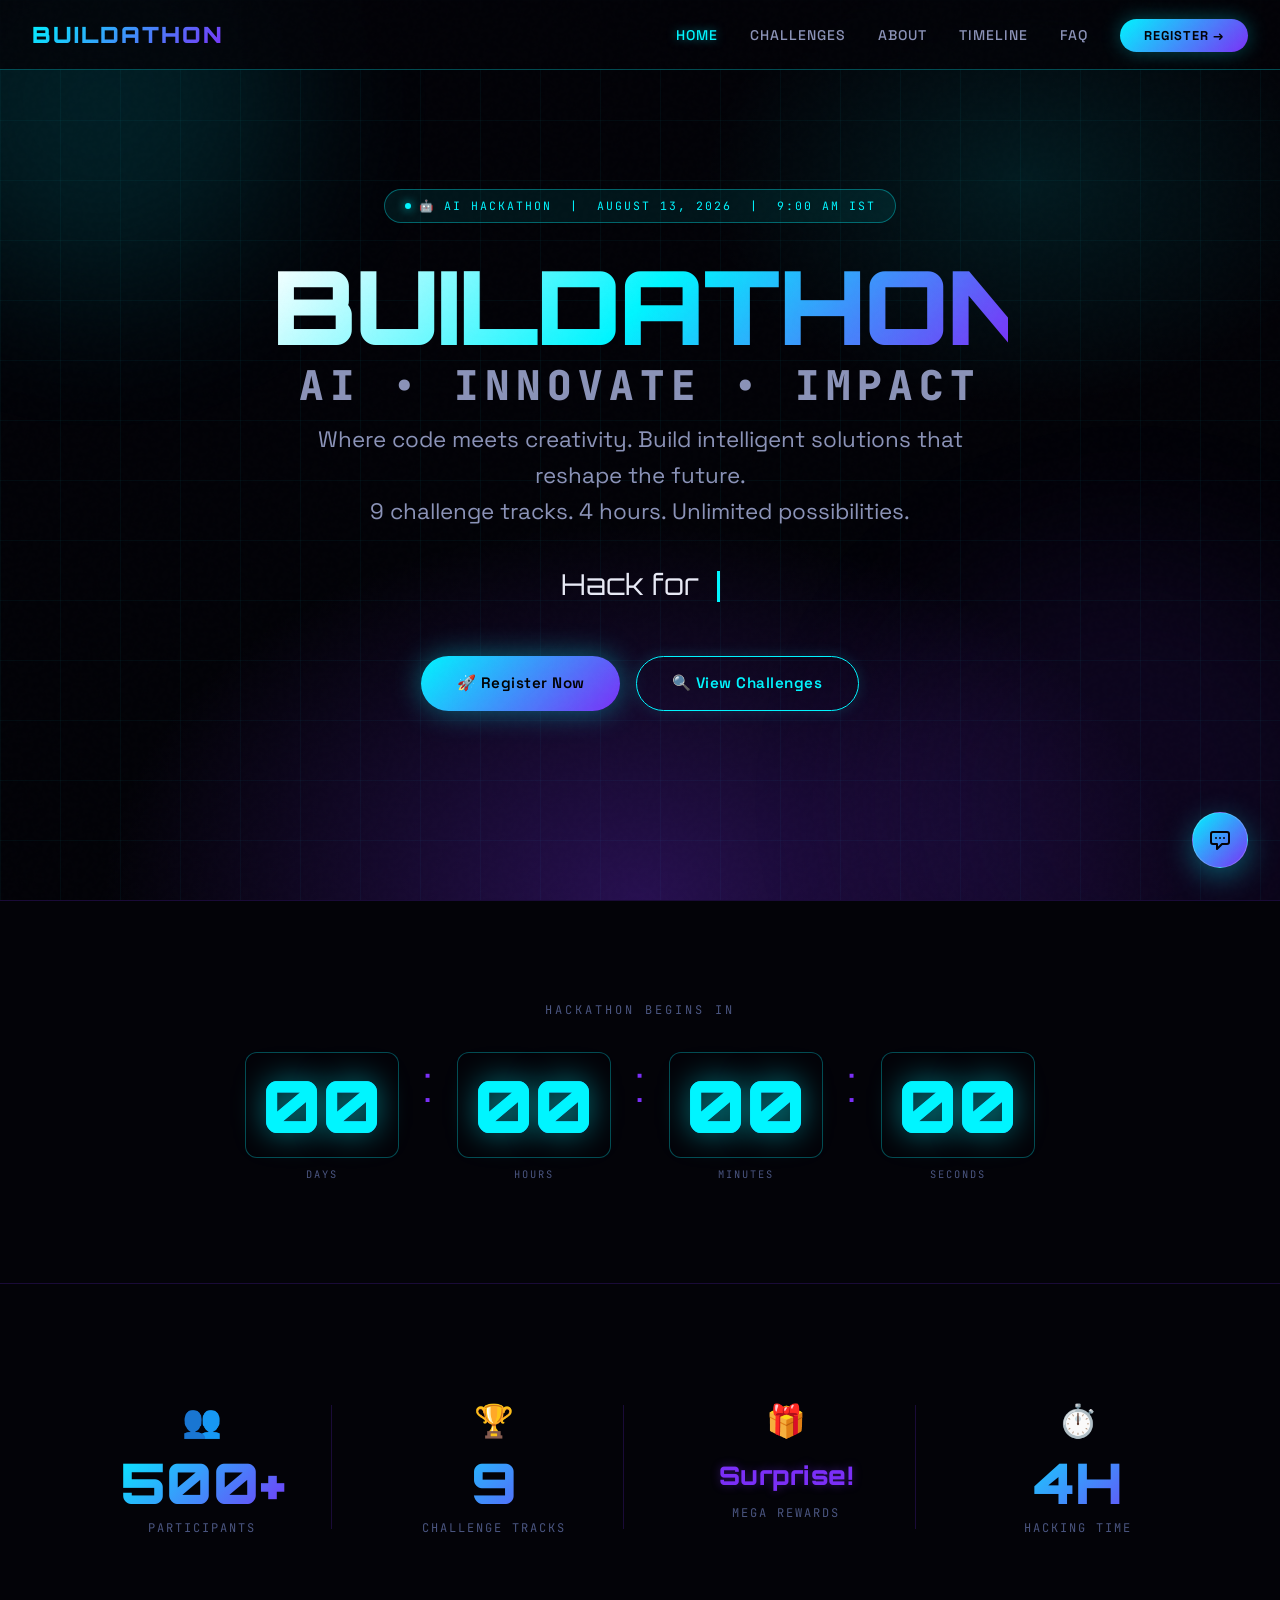
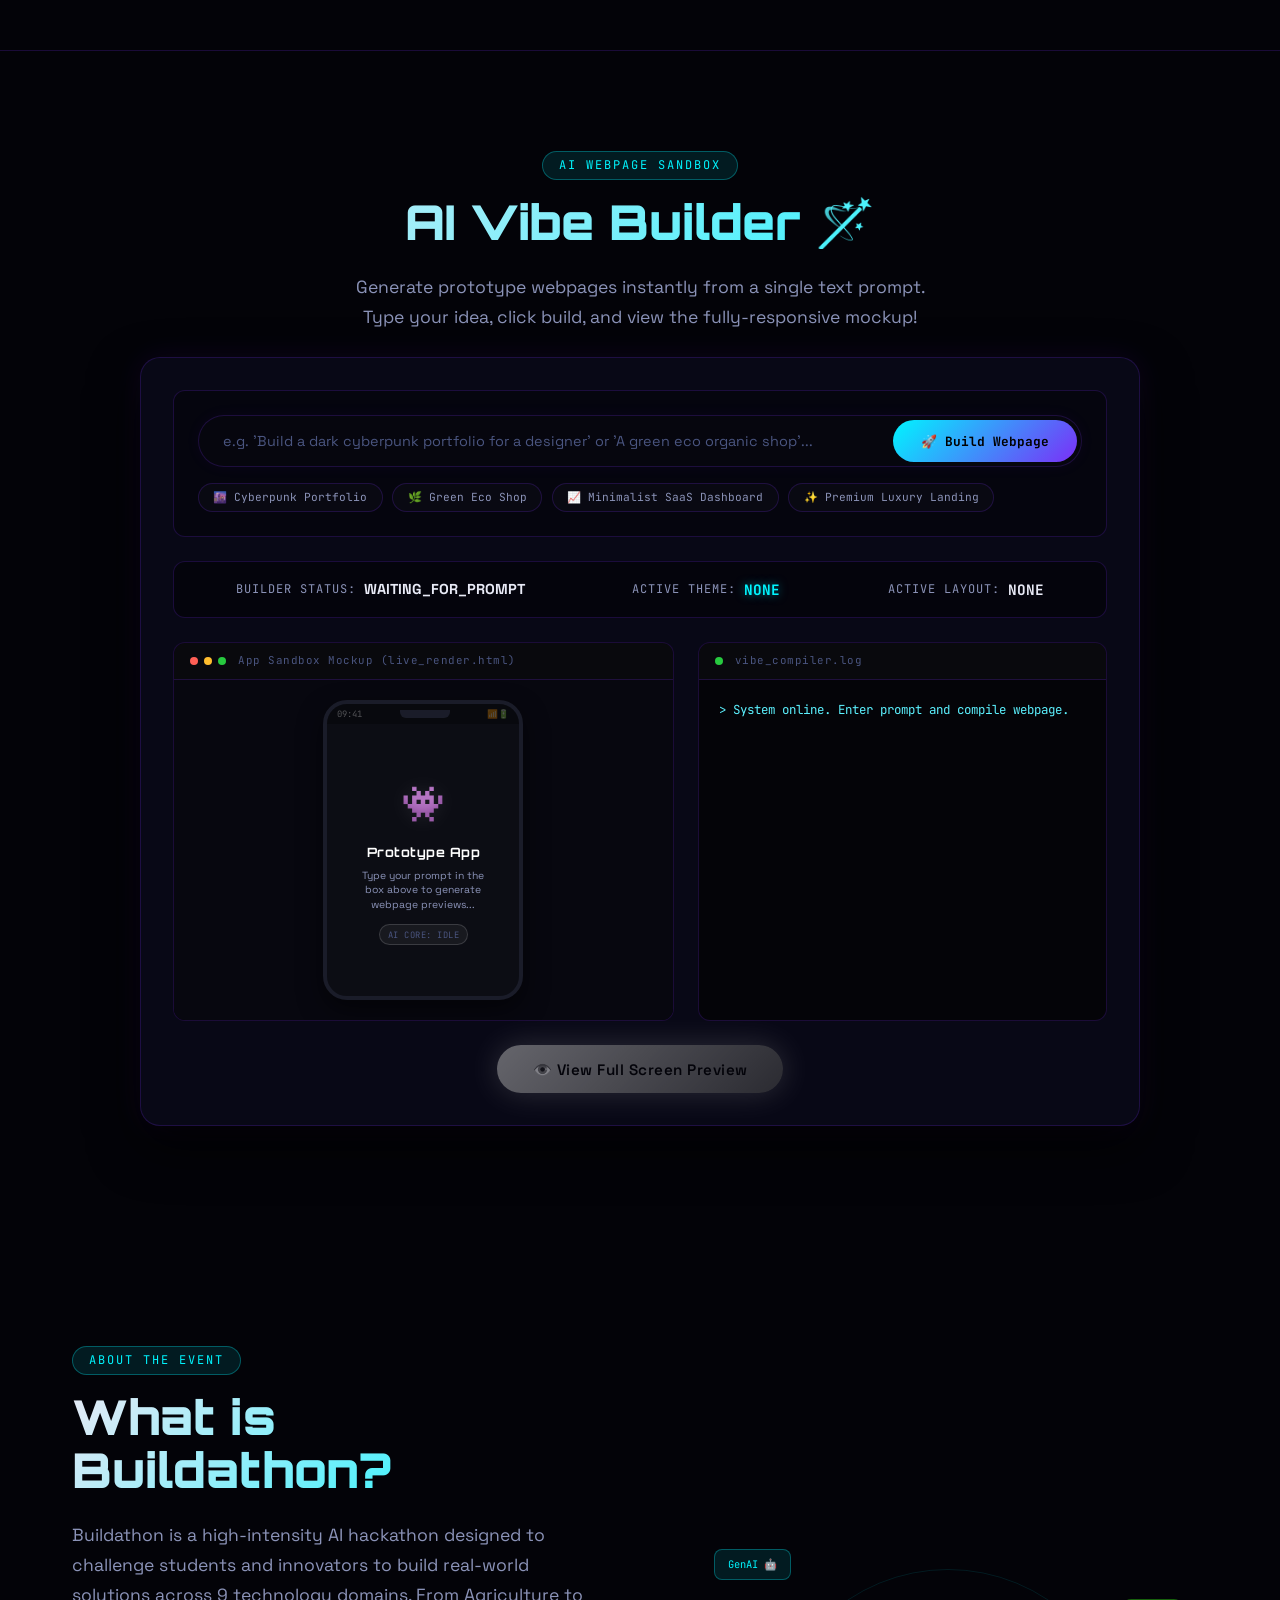
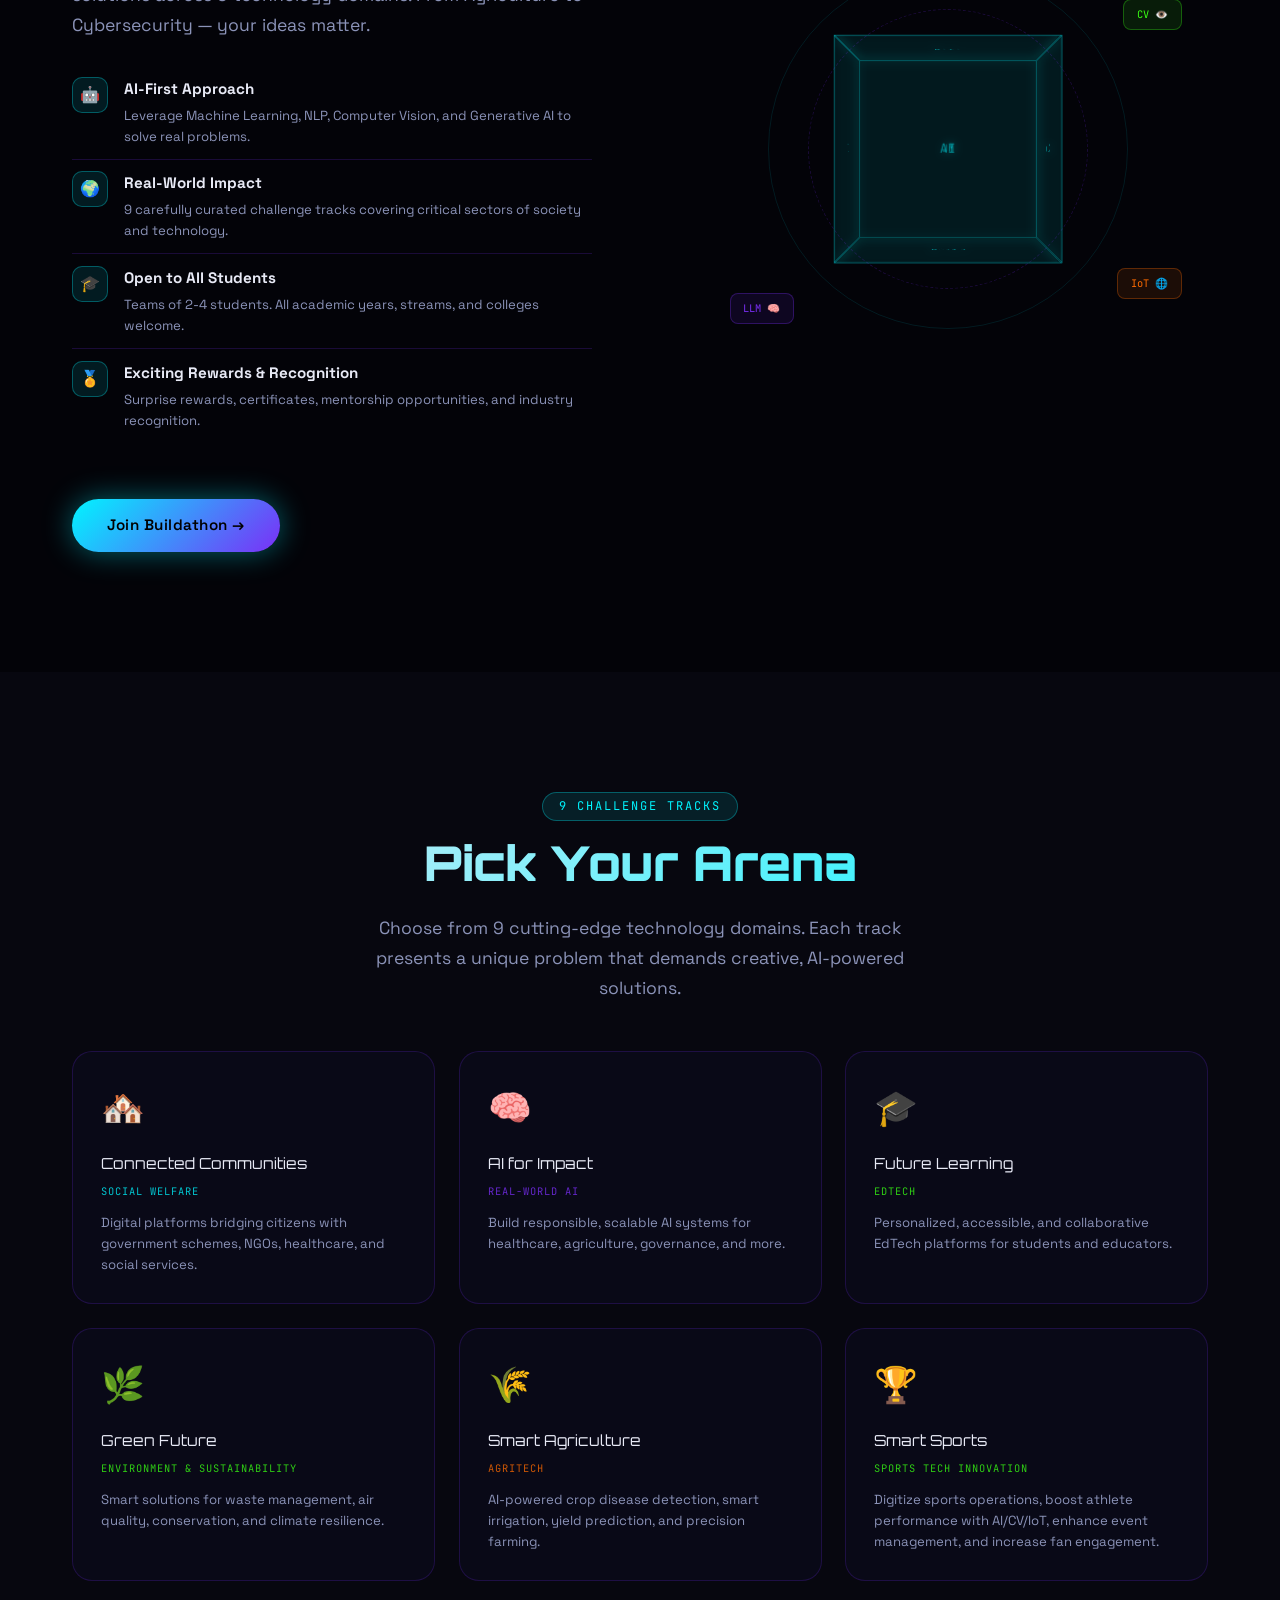
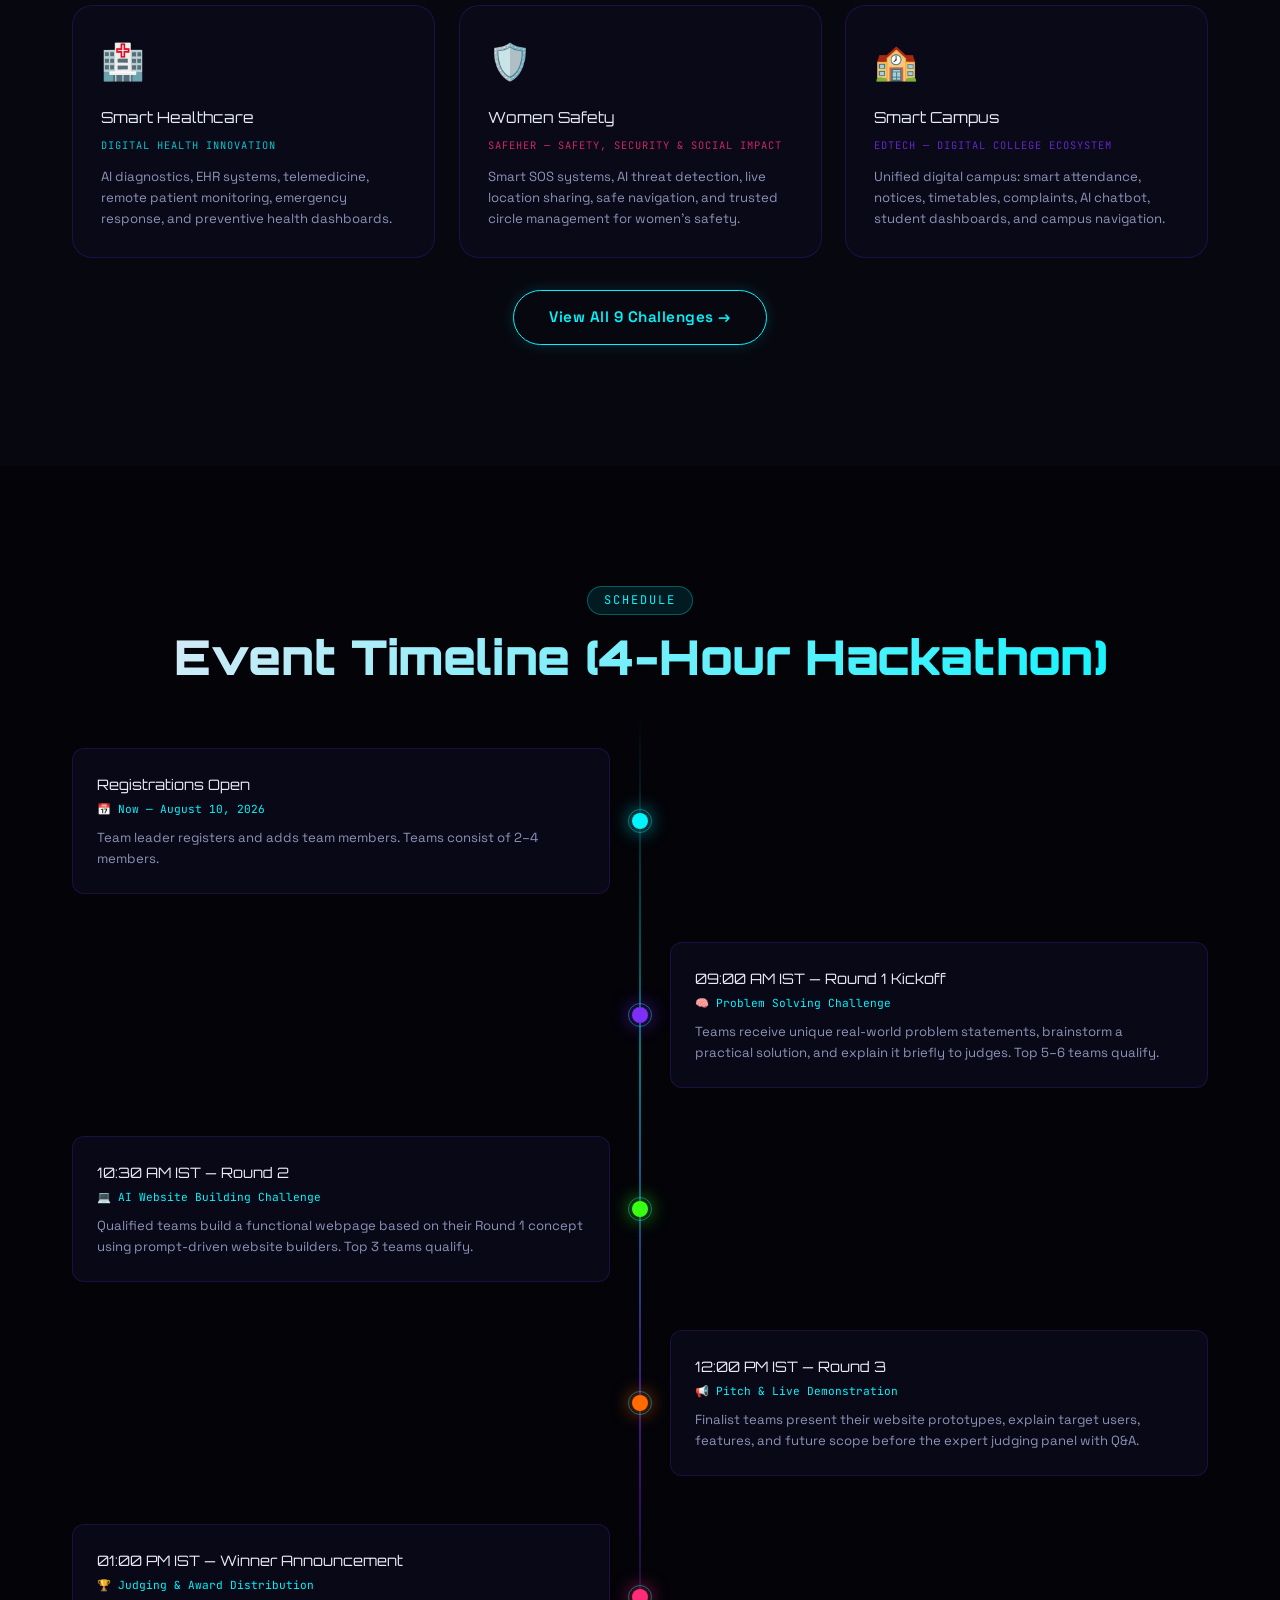
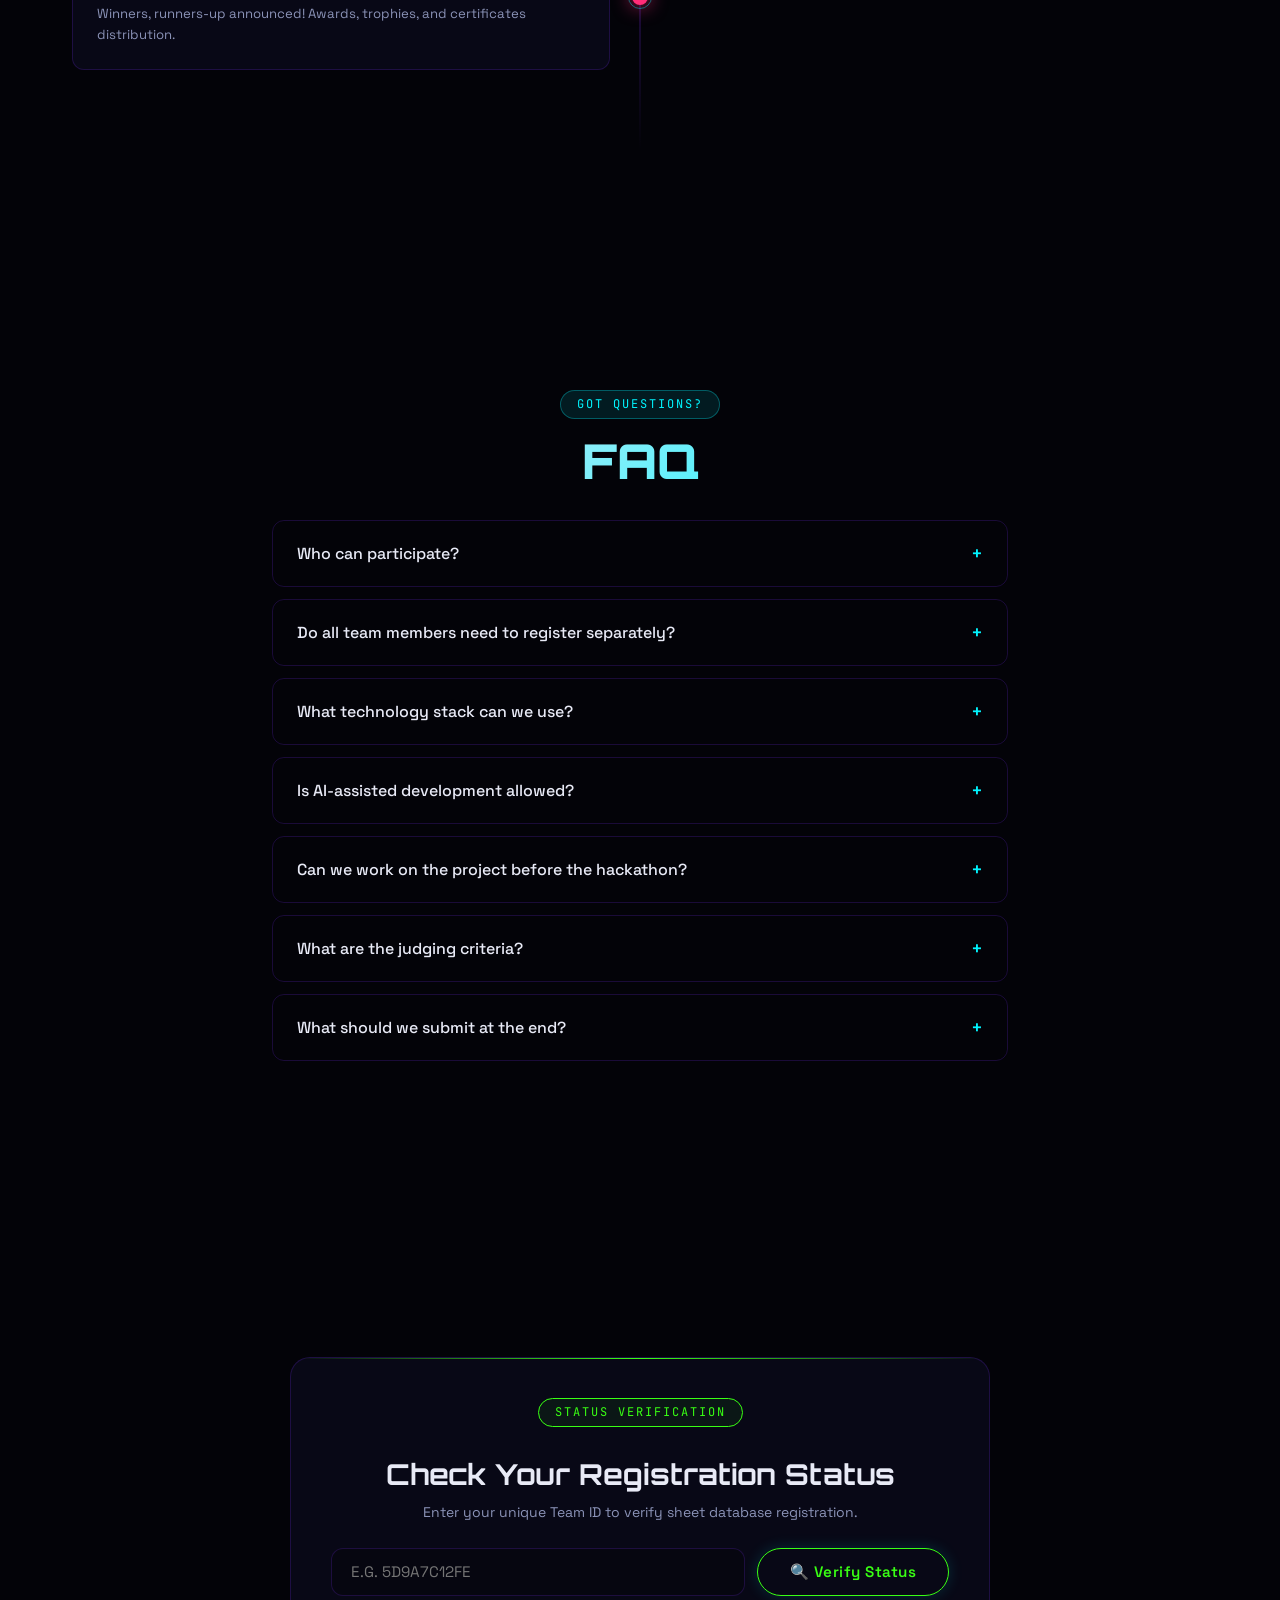
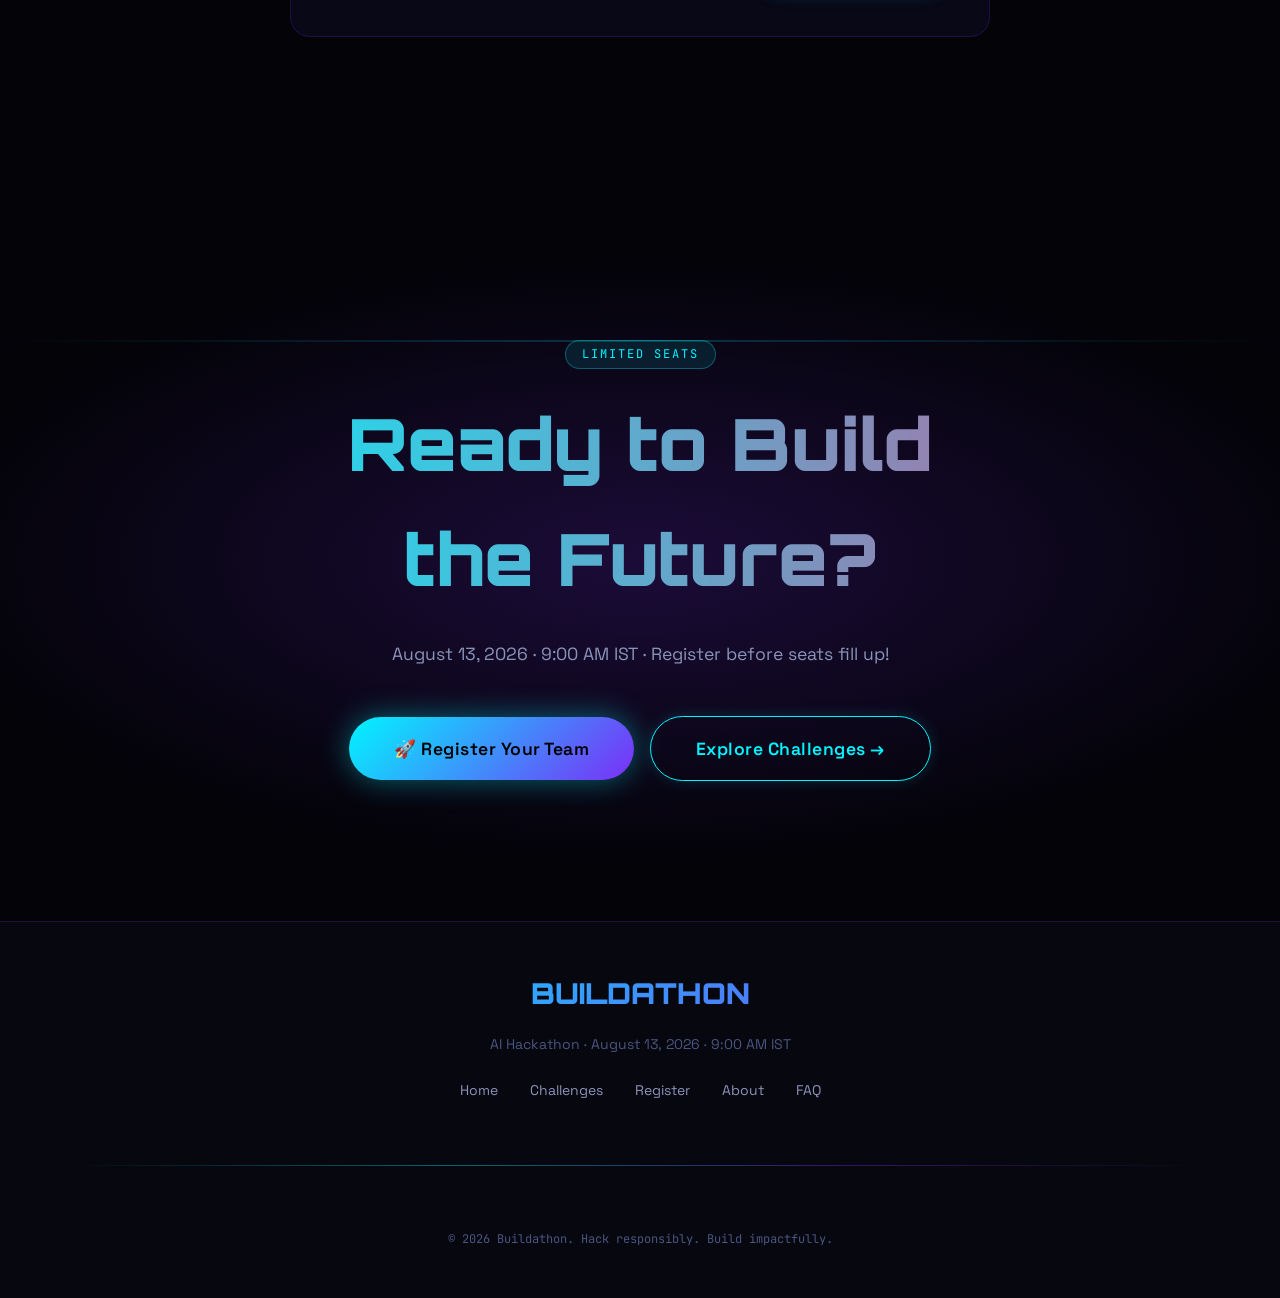
==== commit aca4d9e7: "Add back button in chatbot suggestions and custom text input with server-side Gemini API integration" ====
--- a/index.html
+++ b/index.html
@@ -933,6 +933,15 @@
     <button class="chat-sugg-btn" data-query="submission">What to submit?</button>
     <button class="chat-sugg-btn" data-query="prizes">Are there rewards?</button>
   </div>
+  <!-- Back Button Container (hidden by default) -->
+  <div class="chatbot-back-container" style="display:none; padding:0.5rem 1.25rem; border-top: 1px solid var(--border-subtle);">
+    <button class="chat-back-btn" style="padding:0.35rem 0.75rem; background:rgba(255,255,255,0.05); border:1px solid var(--border-subtle); border-radius:50px; color:var(--neon-cyan); font-size:0.75rem; cursor:pointer; width:100%; text-align:center; transition:var(--transition); font-family:var(--font-mono);">← Back to Suggestions</button>
+  </div>
+  <!-- Chat Input Area -->
+  <div class="chatbot-input-area" style="display:flex; padding:0.75rem 1.25rem; border-top:1px solid var(--border-subtle); gap:0.5rem; background:rgba(0,0,0,0.2); align-items:center;">
+    <input type="text" id="chat-user-query" placeholder="Ask a custom question..." style="flex:1; background:rgba(7,7,15,0.8); border:1px solid var(--border-subtle); border-radius:50px; padding:0.5rem 1rem; color:#fff; font-size:0.8rem; outline:none; font-family:var(--font-body);" />
+    <button id="chat-send-btn" style="background:linear-gradient(135deg, var(--neon-cyan), var(--neon-purple)); border:none; border-radius:50px; padding:0.5rem 1rem; color:#000; font-family:var(--font-mono); font-size:0.75rem; font-weight:700; cursor:pointer; transition:var(--transition);">Send</button>
+  </div>
 </div>
 
 <script src="js/particles.js"></script>
